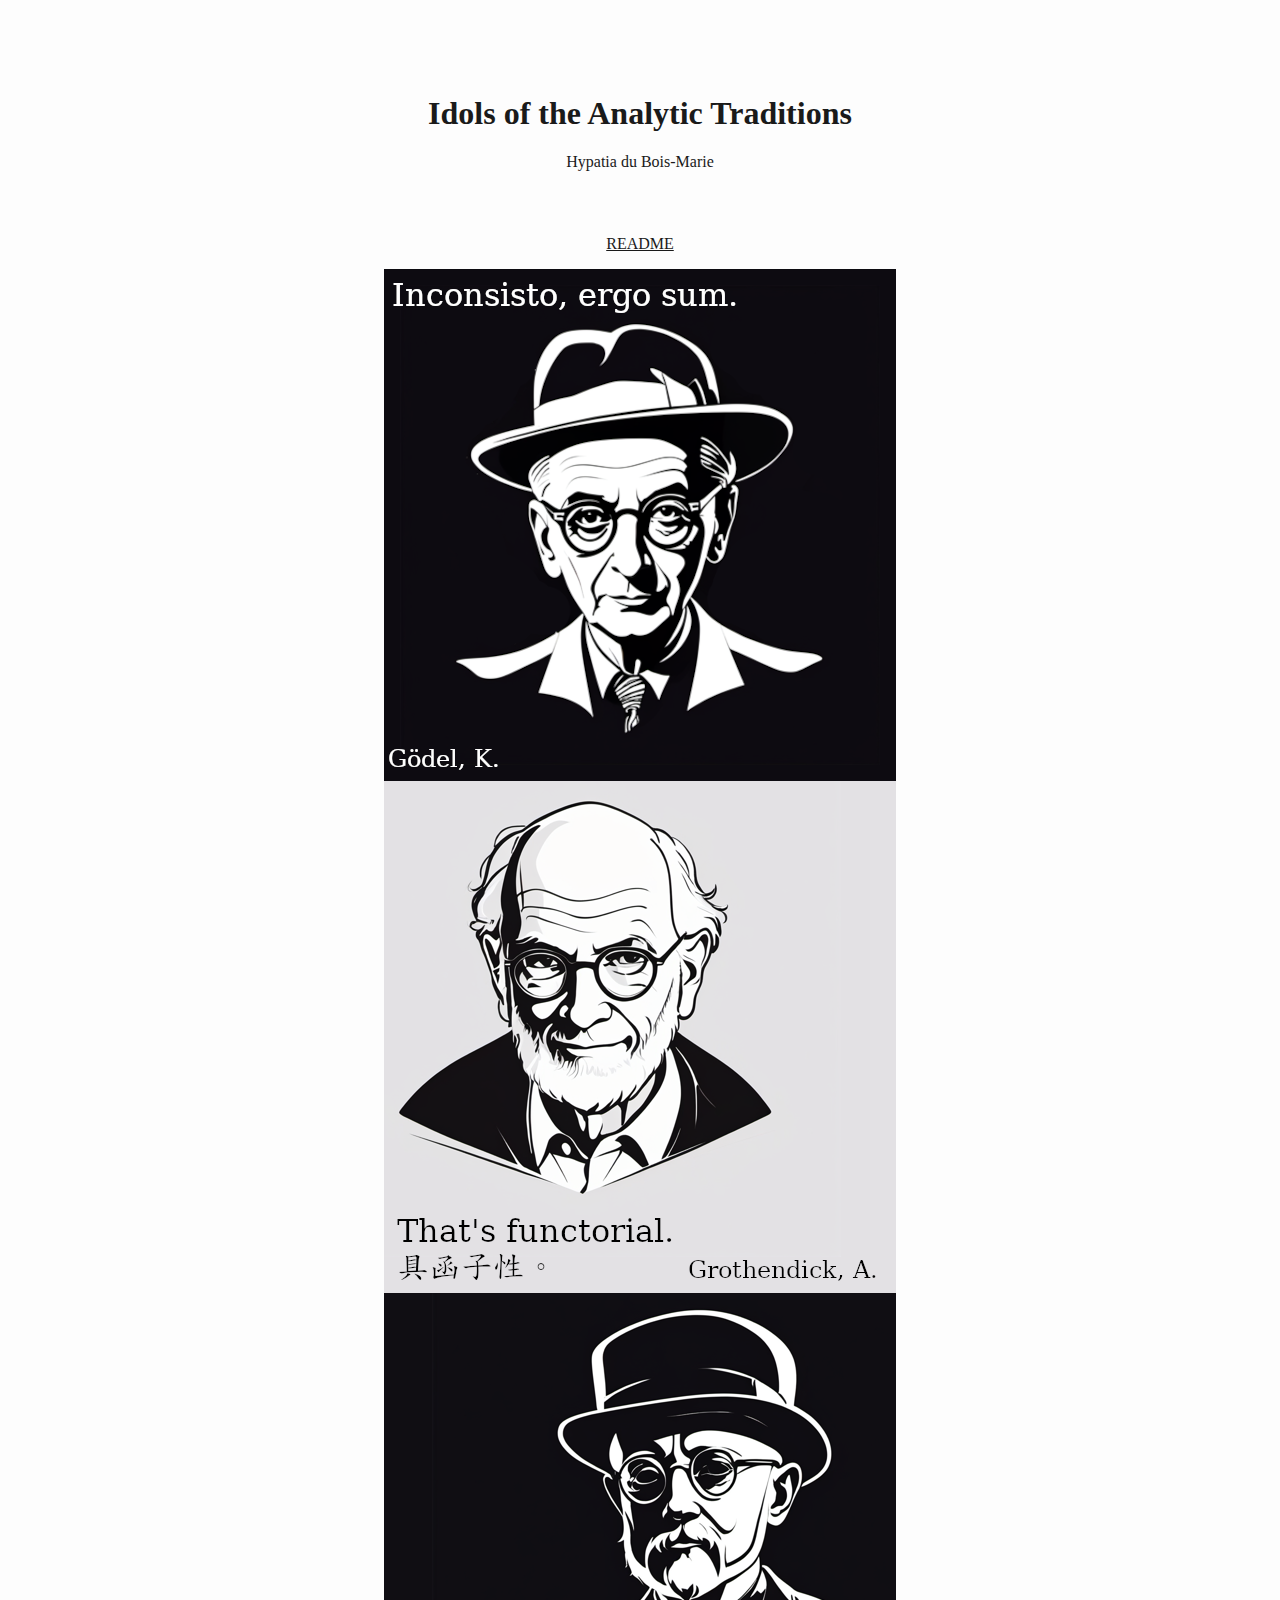
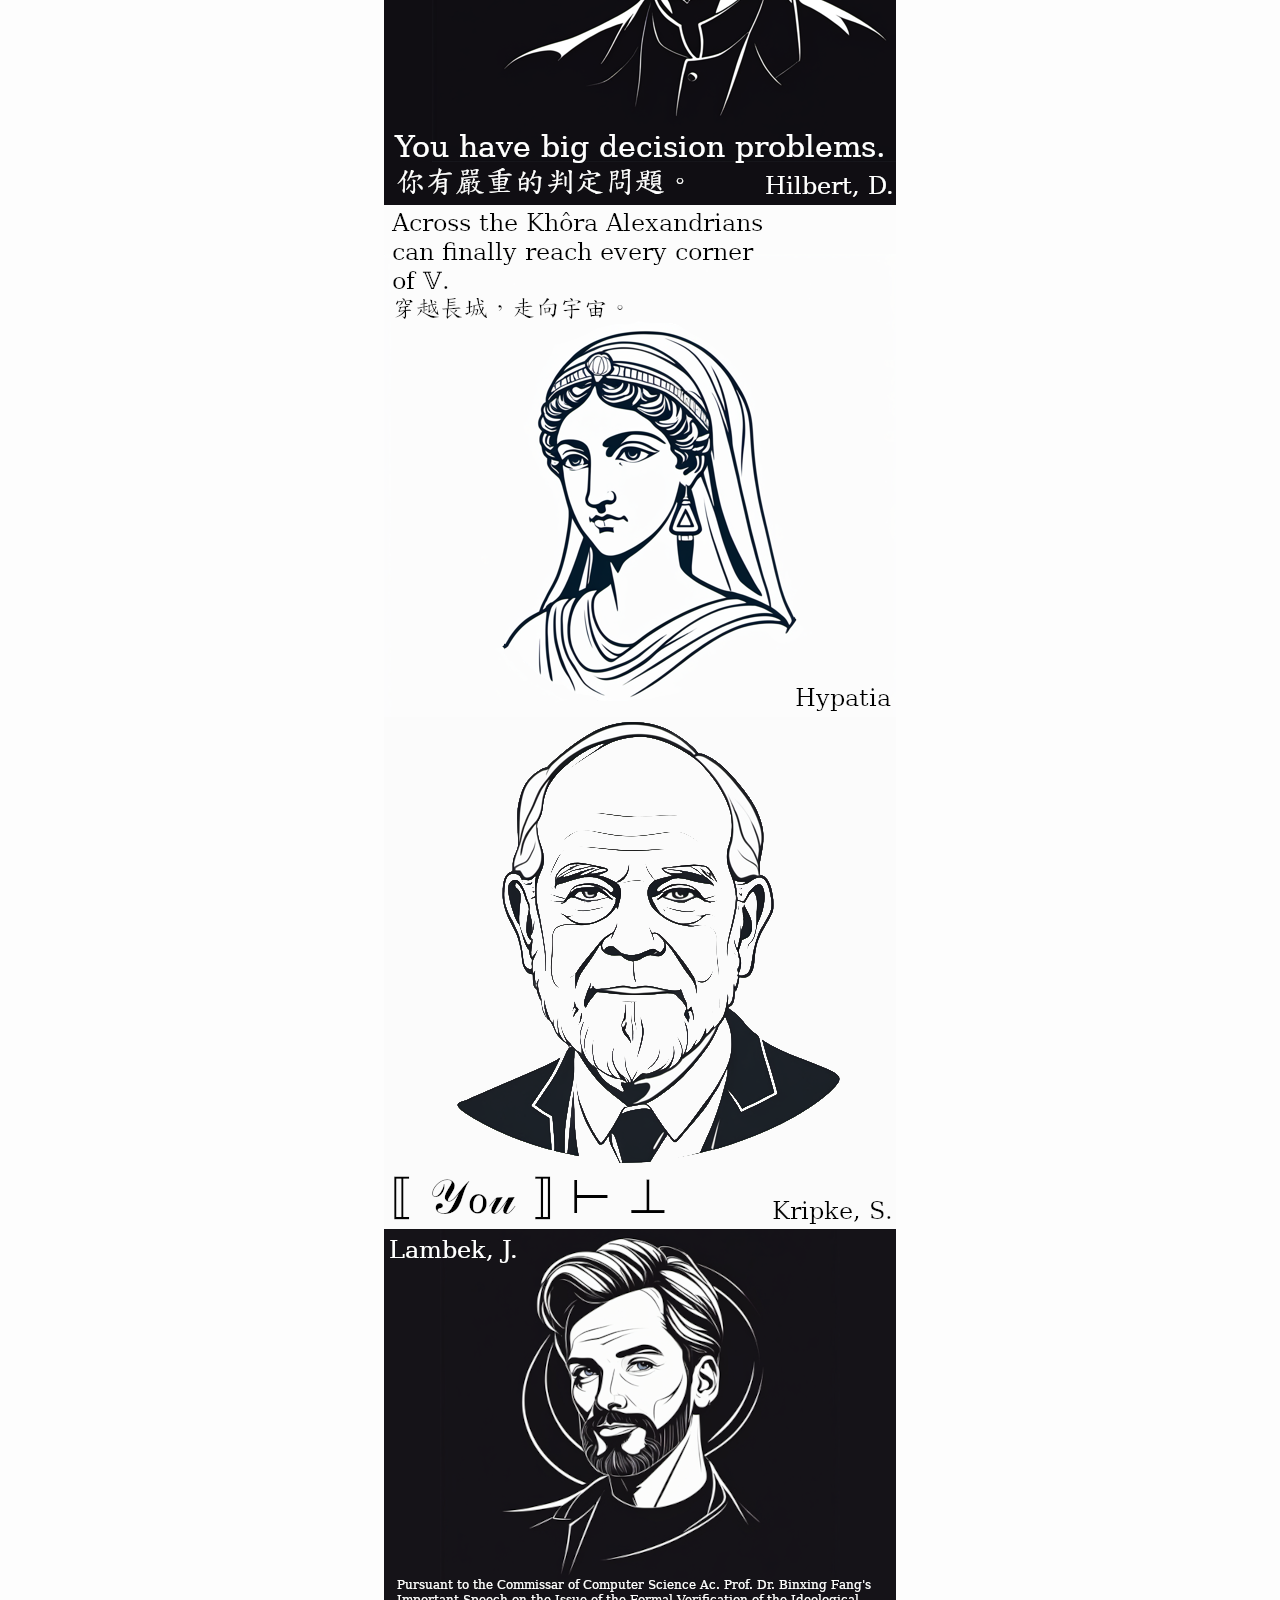
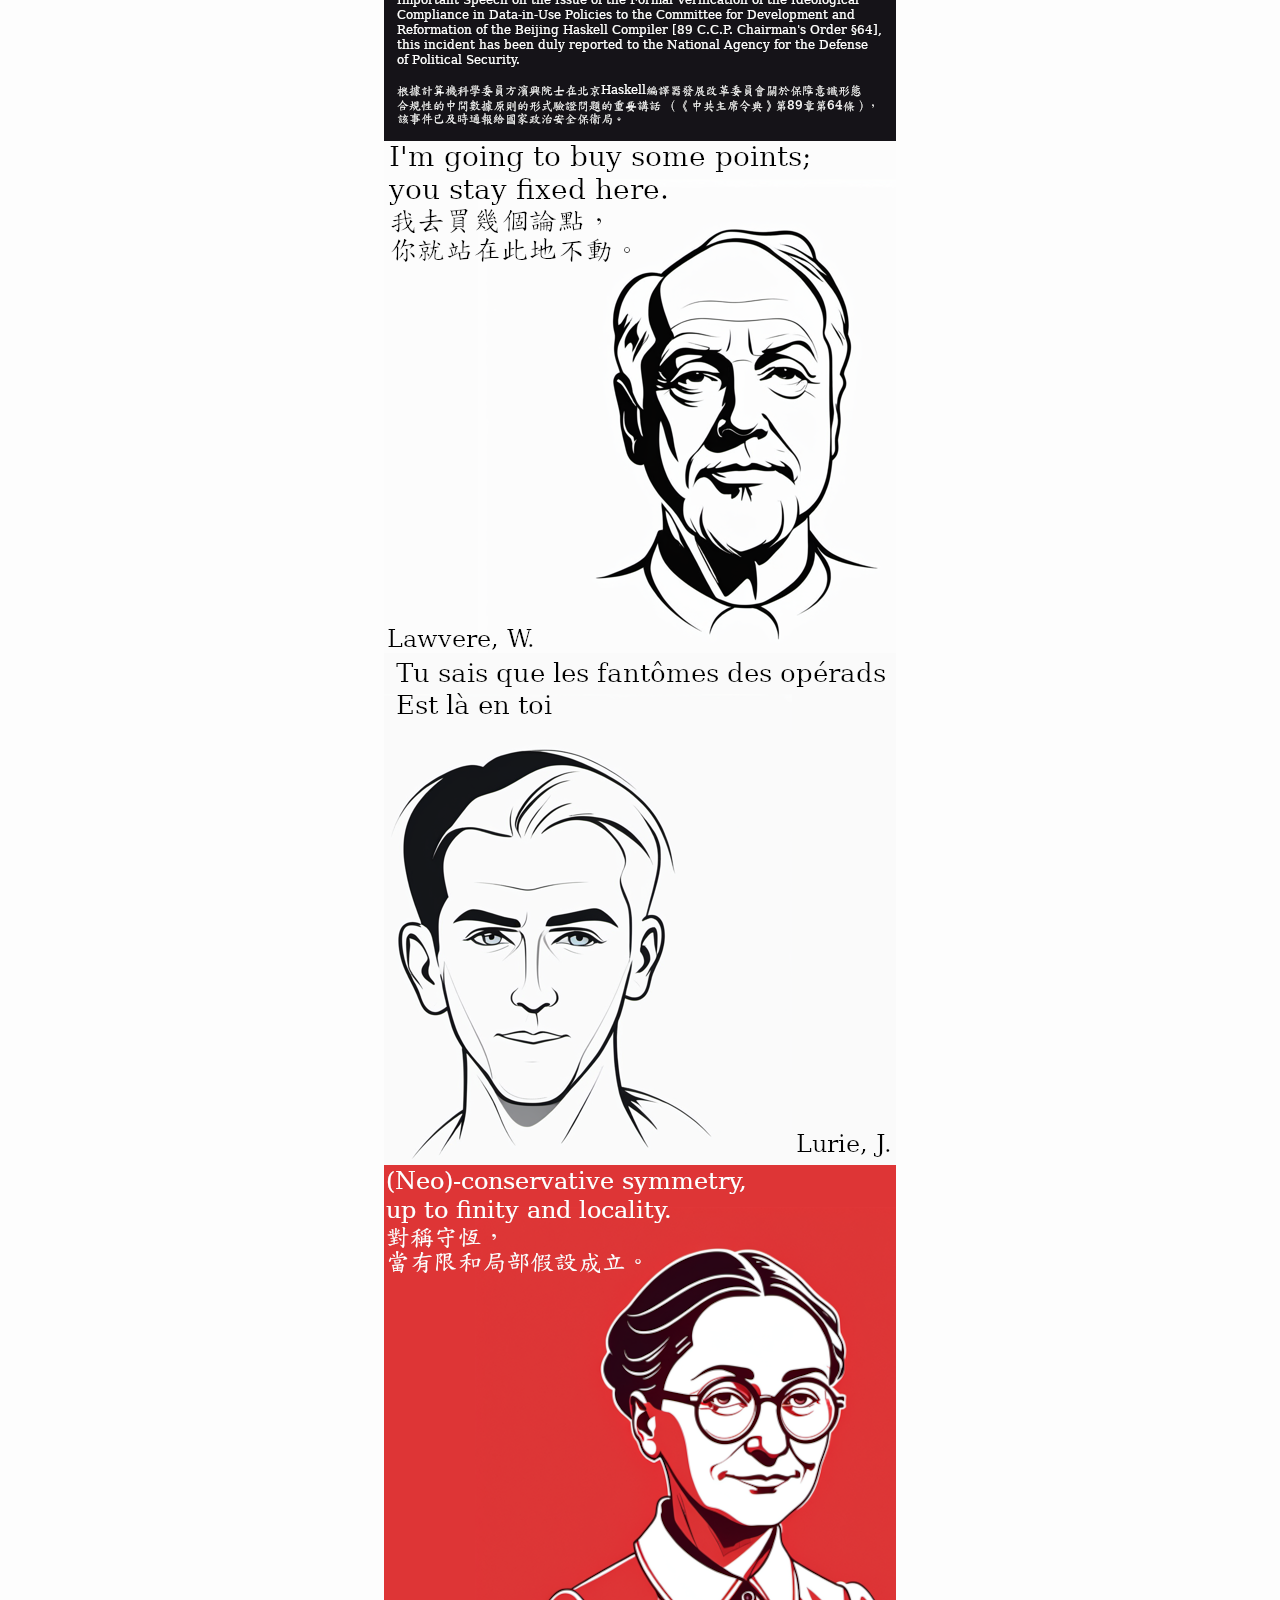
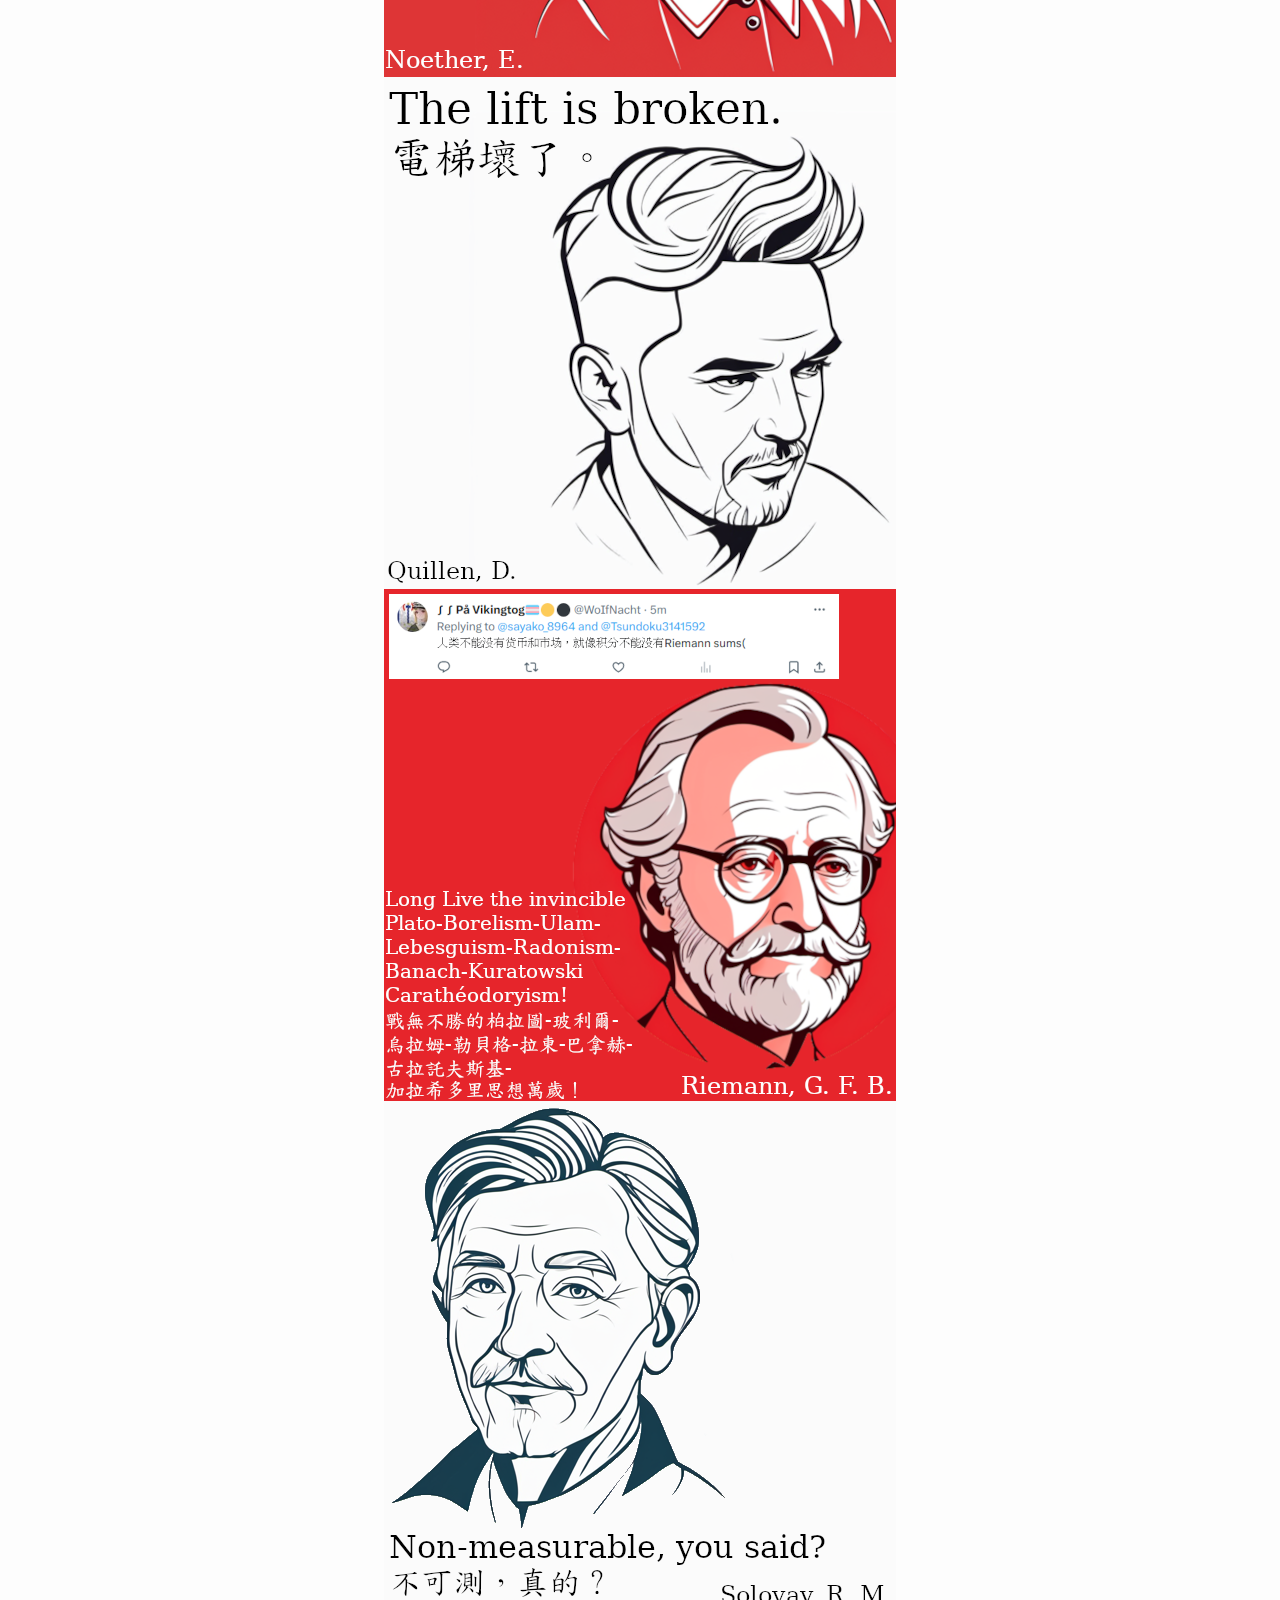
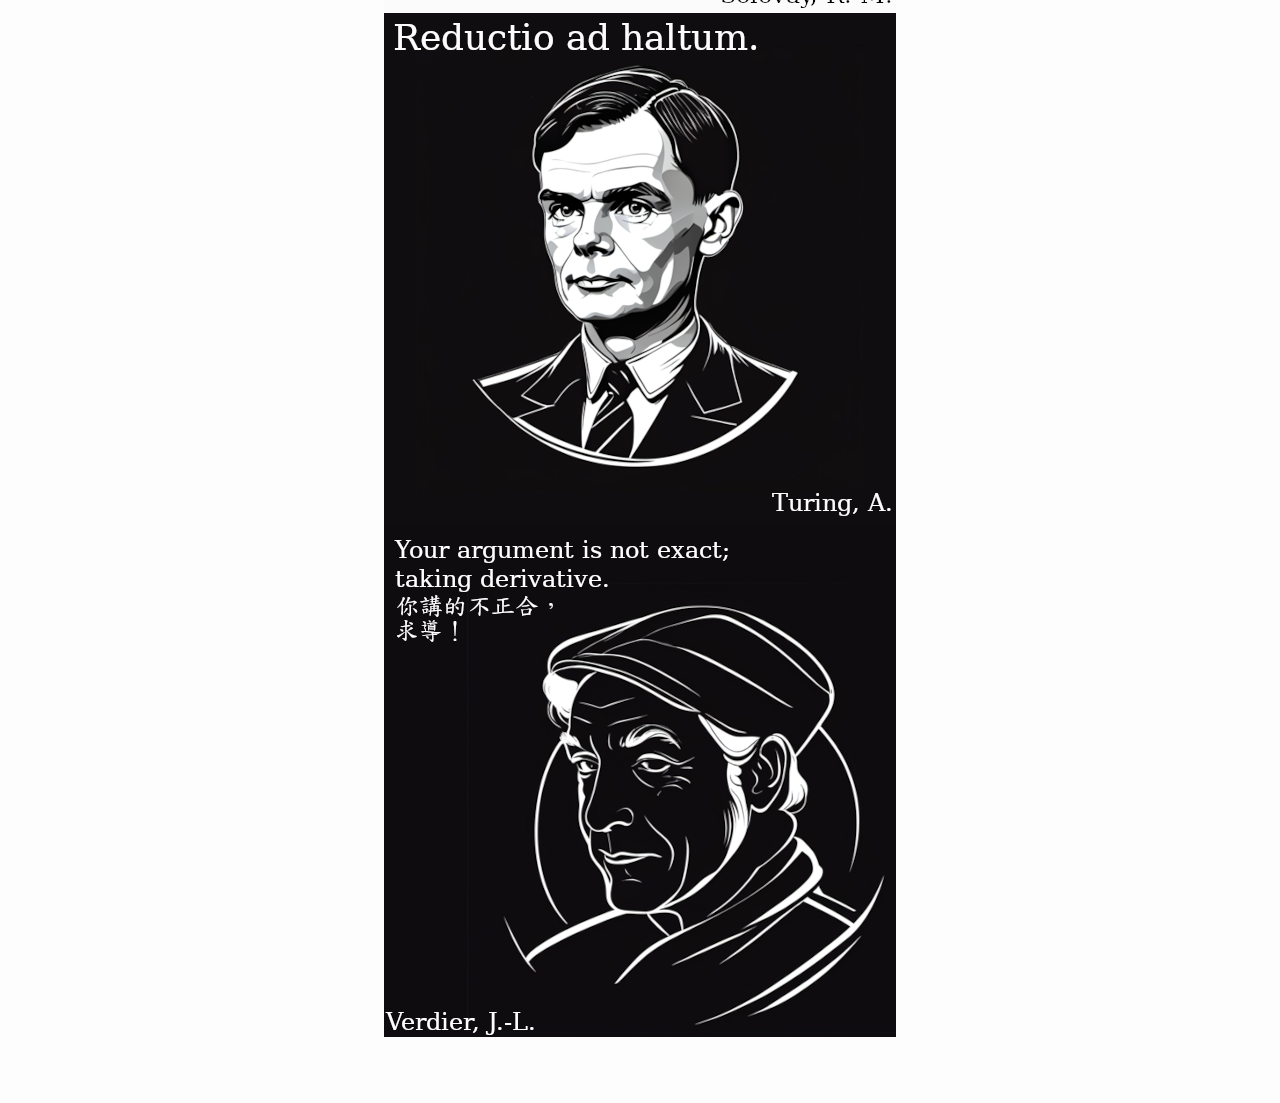
==== index.html @ 97645626 "a" ====
<!DOCTYPE html>
<html xmlns="http://www.w3.org/1999/xhtml" lang="" xml:lang="">
<head>
  <meta charset="utf-8" />
  <meta name="generator" content="pandoc" />
  <meta name="viewport" content="width=device-width, initial-scale=1.0, user-scalable=yes" />
  <meta name="author" content="Hypatia du Bois-Marie" />
  <meta name="keywords" content="joke, meme, humor, mathematics, logic, formal
methods, philosophy, linguistics" />
  <title>Idols of the Analytic Traditions</title>
  <style>
    code{white-space: pre-wrap;}
    span.smallcaps{font-variant: small-caps;}
    div.columns{display: flex; gap: min(4vw, 1.5em);}
    div.column{flex: auto; overflow-x: auto;}
    div.hanging-indent{margin-left: 1.5em; text-indent: -1.5em;}
    /* The extra [class] is a hack that increases specificity enough to
       override a similar rule in reveal.js */
    ul.task-list[class]{list-style: none;}
    ul.task-list li input[type="checkbox"] {
      font-size: inherit;
      width: 0.8em;
      margin: 0 0.8em 0.2em -1.6em;
      vertical-align: middle;
    }
  </style>
  <link rel="stylesheet" href="index.css" />
  <!--[if lt IE 9]>
    <script src="//cdnjs.cloudflare.com/ajax/libs/html5shiv/3.7.3/html5shiv-printshiv.min.js"></script>
  <![endif]-->
</head>
<body>
<header id="title-block-header">
<h1 class="title">Idols of the Analytic Traditions</h1>
<p class="author">Hypatia du Bois-Marie</p>
</header>
<!-- pandoc index.md -s --mathjax --highlight-style pygments --bibliography /home/hypatia/Workspace/Library/zotero.bib --citeproc -c index.css -o index.html -->
<center>
<a href="./README.html">README</a>
</center>
<p><img src="IdolsOfAnalyticTraditions/Gödel.png" /> <img
src="IdolsOfAnalyticTraditions/Grothendieck.png" /> <img
src="IdolsOfAnalyticTraditions/Hilbert.png" /> <img
src="IdolsOfAnalyticTraditions/Hypatia.png" /> <img
src="IdolsOfAnalyticTraditions/Kripke.png" /> <img
src="IdolsOfAnalyticTraditions/Lambek.png" /> <img
src="IdolsOfAnalyticTraditions/Lawvere.png" /> <img
src="IdolsOfAnalyticTraditions/Lurie.png" /> <img
src="IdolsOfAnalyticTraditions/Noether.png" /> <img
src="IdolsOfAnalyticTraditions/Quillen.png" /> <img
src="IdolsOfAnalyticTraditions/Riemann.png" /> <img
src="IdolsOfAnalyticTraditions/Solovay.png" /> <img
src="IdolsOfAnalyticTraditions/Turing.png" /> <img
src="IdolsOfAnalyticTraditions/Verdier.png" /></p>
</body>
</html>
---- index.css ----
html {
    color: #1a1a1a;
    background-color: #fdfdfd;
  }
  body {
    margin: 0 auto;
    max-width: 36em;
    padding-left: 50px;
    padding-right: 50px;
    padding-top: 50px;
    padding-bottom: 50px;
    hyphens: auto;
    overflow-wrap: break-word;
    text-rendering: optimizeLegibility;
    font-kerning: normal;
  }
  @media (max-width: 600px) {
    body {
      font-size: 0.9em;
      padding: 12px;
    }
    h1 {
      font-size: 1.8em;
    }
  }
  @media print {
    html {
      background-color: white;
    }
    body {
      background-color: transparent;
      color: black;
      font-size: 12pt;
    }
    p, h2, h3 {
      orphans: 3;
      widows: 3;
    }
    h2, h3, h4 {
      page-break-after: avoid;
    }
  }
  p {
    margin: 1em 0;
  }
  a {
    color: #1a1a1a;
  }
  a:visited {
    color: #1a1a1a;
  }
  img {
    max-width: 100%;
  }
  h1, h2, h3, h4, h5, h6 {
    margin-top: 1.4em;
  }
  h5, h6 {
    font-size: 1em;
    font-style: italic;
  }
  h6 {
    font-weight: normal;
  }
  ol, ul {
    padding-left: 1.7em;
    margin-top: 1em;
  }
  li > ol, li > ul {
    margin-top: 0;
  }
  blockquote {
    margin: 1em 0 1em 1.7em;
    padding-left: 1em;
    border-left: 2px solid #e6e6e6;
    color: #606060;
  }
  div.abstract {
    margin: 2em 2em 2em 2em;
    font-size: 85%;
  }
  div.abstract-title {
    font-weight: bold;
    text-align: center;
    padding: 0;
    margin-bottom: 0.5em;
  }
  code {
    font-family: Menlo, Monaco, Consolas, 'Lucida Console', monospace;
    font-size: 85%;
    margin: 0;
    hyphens: manual;
  }
  pre {
    margin: 1em 0;
    overflow: auto;
  }
  pre code {
    padding: 0;
    overflow: visible;
    overflow-wrap: normal;
  }
  .sourceCode {
   background-color: transparent;
   overflow: visible;
  }
  hr {
    background-color: #1a1a1a;
    border: none;
    height: 1px;
    margin: 1em 0;
  }
  table {
    margin: 1em 0;
    border-collapse: collapse;
    width: 100%;
    overflow-x: auto;
    display: block;
    font-variant-numeric: lining-nums tabular-nums;
  }
  table caption {
    margin-bottom: 0.75em;
  }
  tbody {
    margin-top: 0.5em;
    border-top: 1px solid #1a1a1a;
    border-bottom: 1px solid #1a1a1a;
  }
  th {
    border-top: 1px solid #1a1a1a;
    padding: 0.25em 0.5em 0.25em 0.5em;
  }
  td {
    padding: 0.125em 0.5em 0.25em 0.5em;
  }
  header {
    margin-bottom: 4em;
    text-align: center;
  }
  #TOC li {
    list-style: none;
  }
  #TOC ul {
    padding-left: 1.3em;
  }
  #TOC > ul {
    padding-left: 0;
  }
  #TOC a:not(:hover) {
    text-decoration: none;
  }
  
  body {
    text-align: justify;
  }
  .abstract {
    text-align: justify;
  }
  img {
    display: block;
    margin-left: auto;
    margin-right: auto;
  }
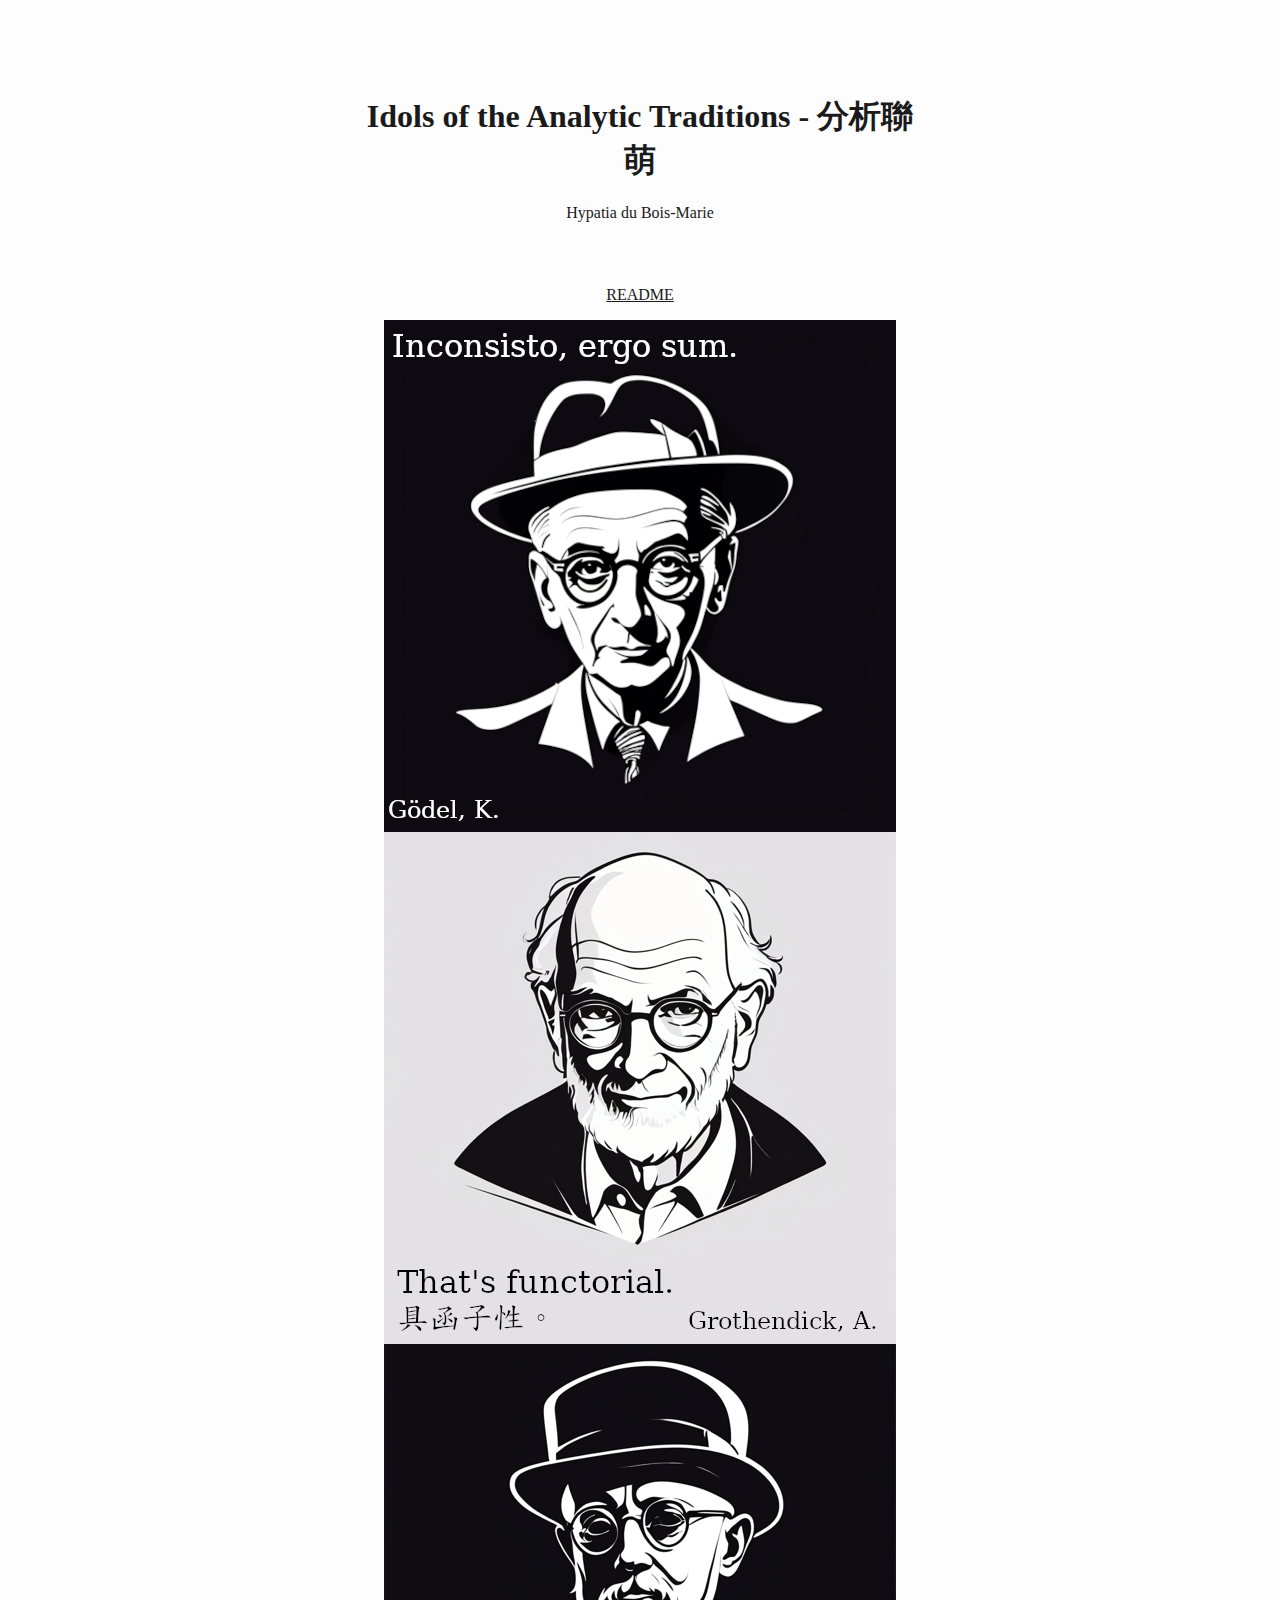
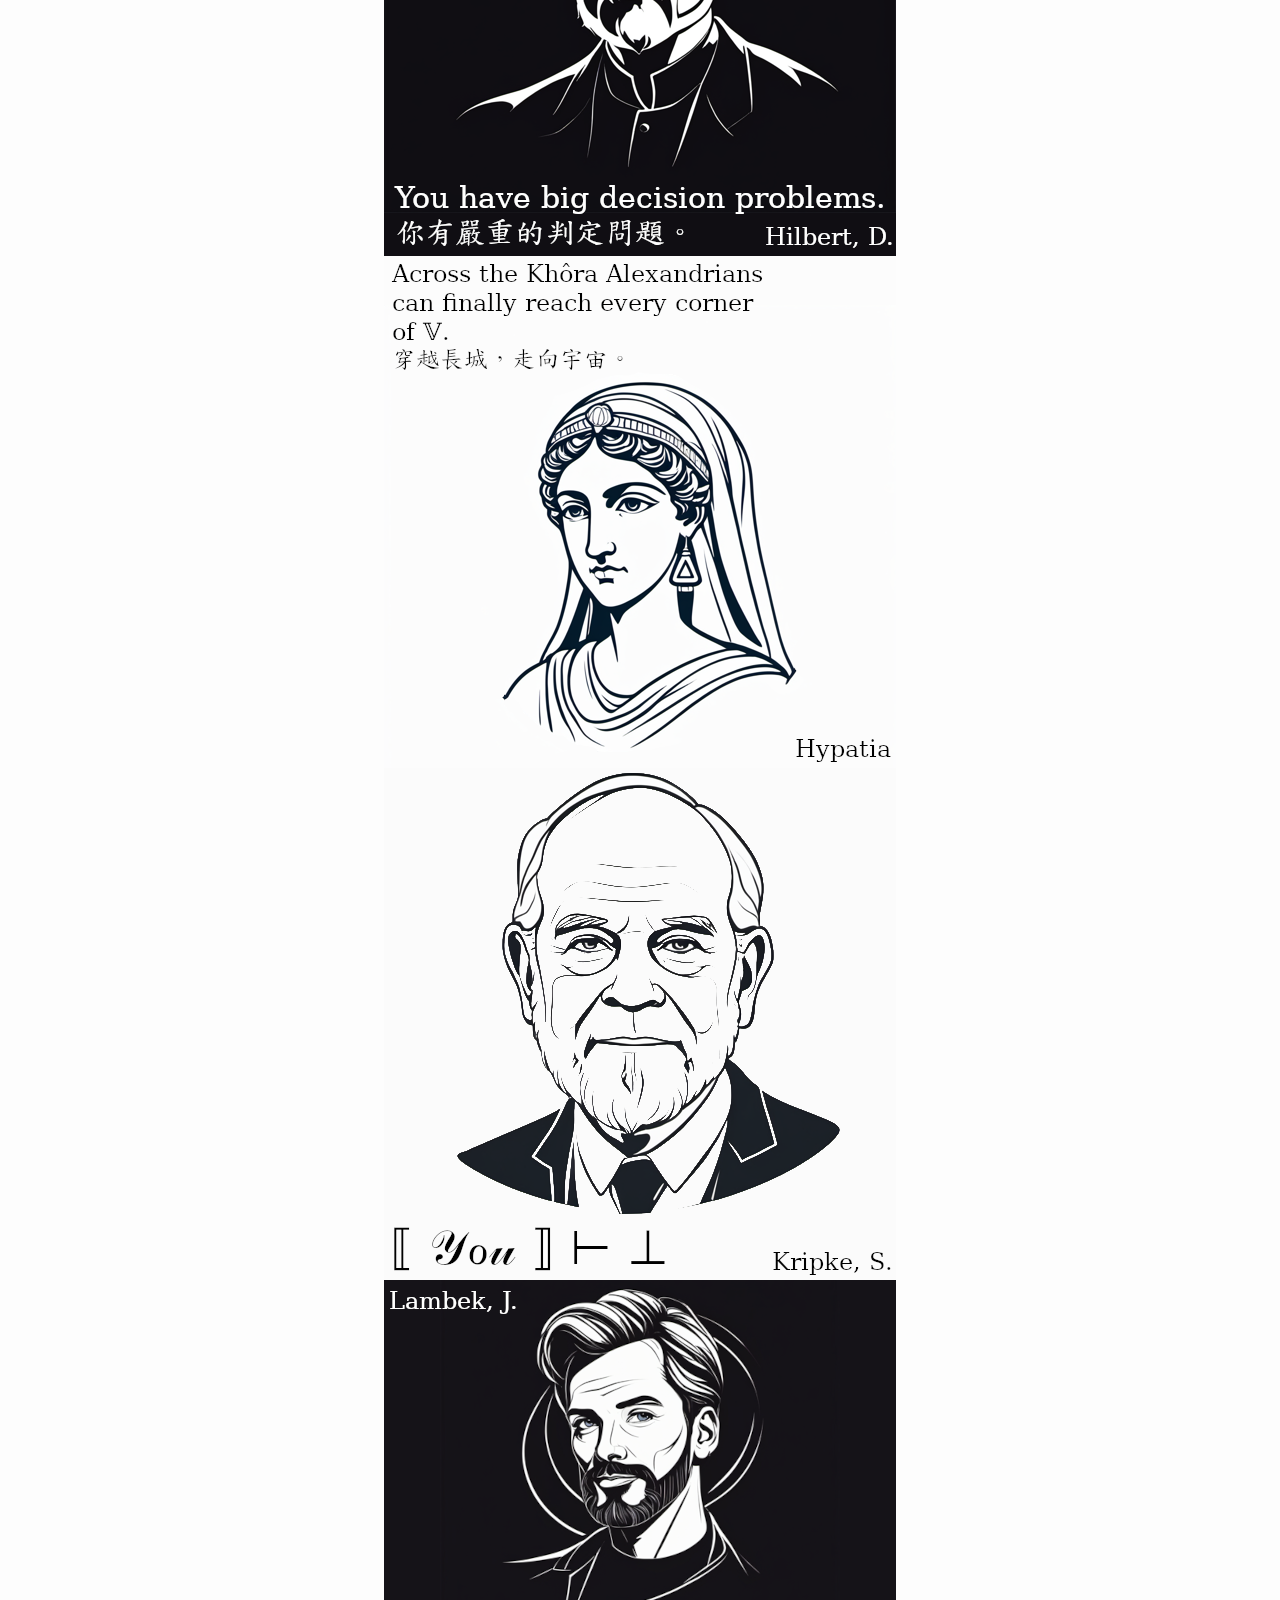
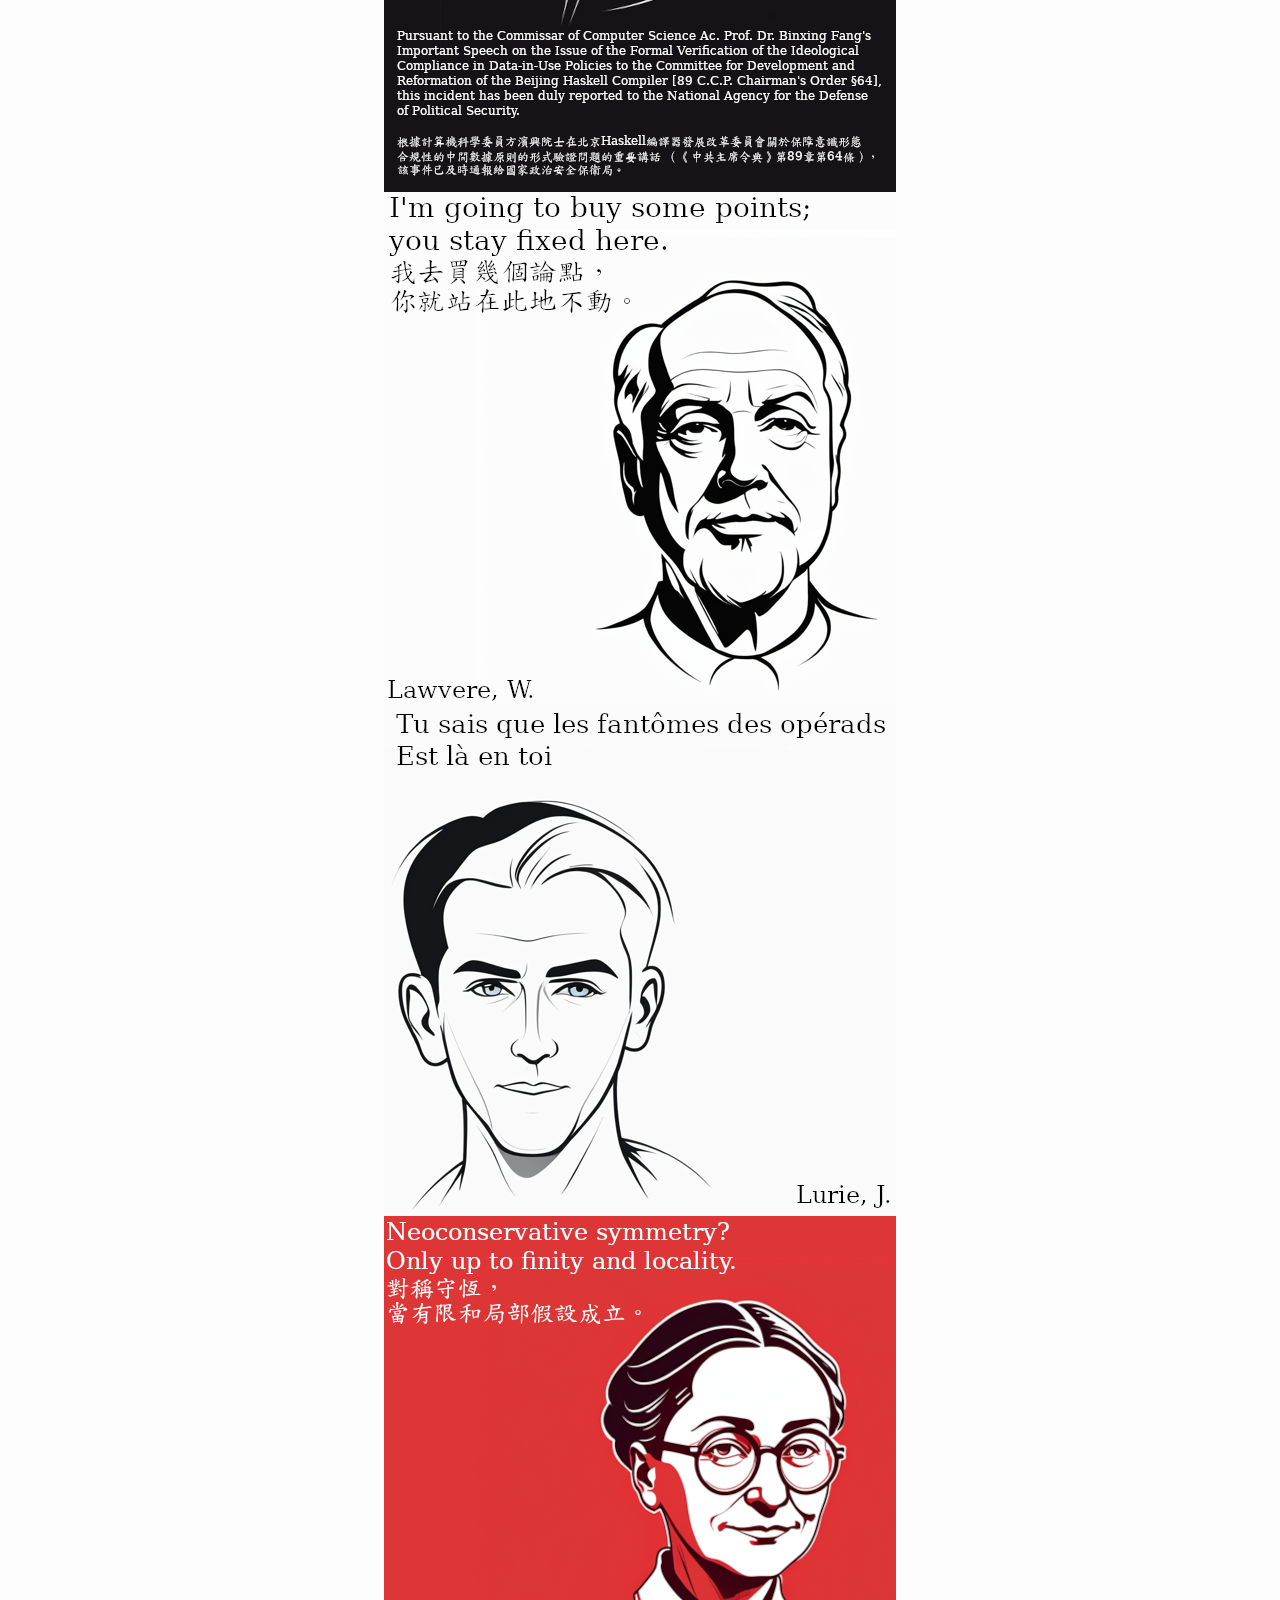
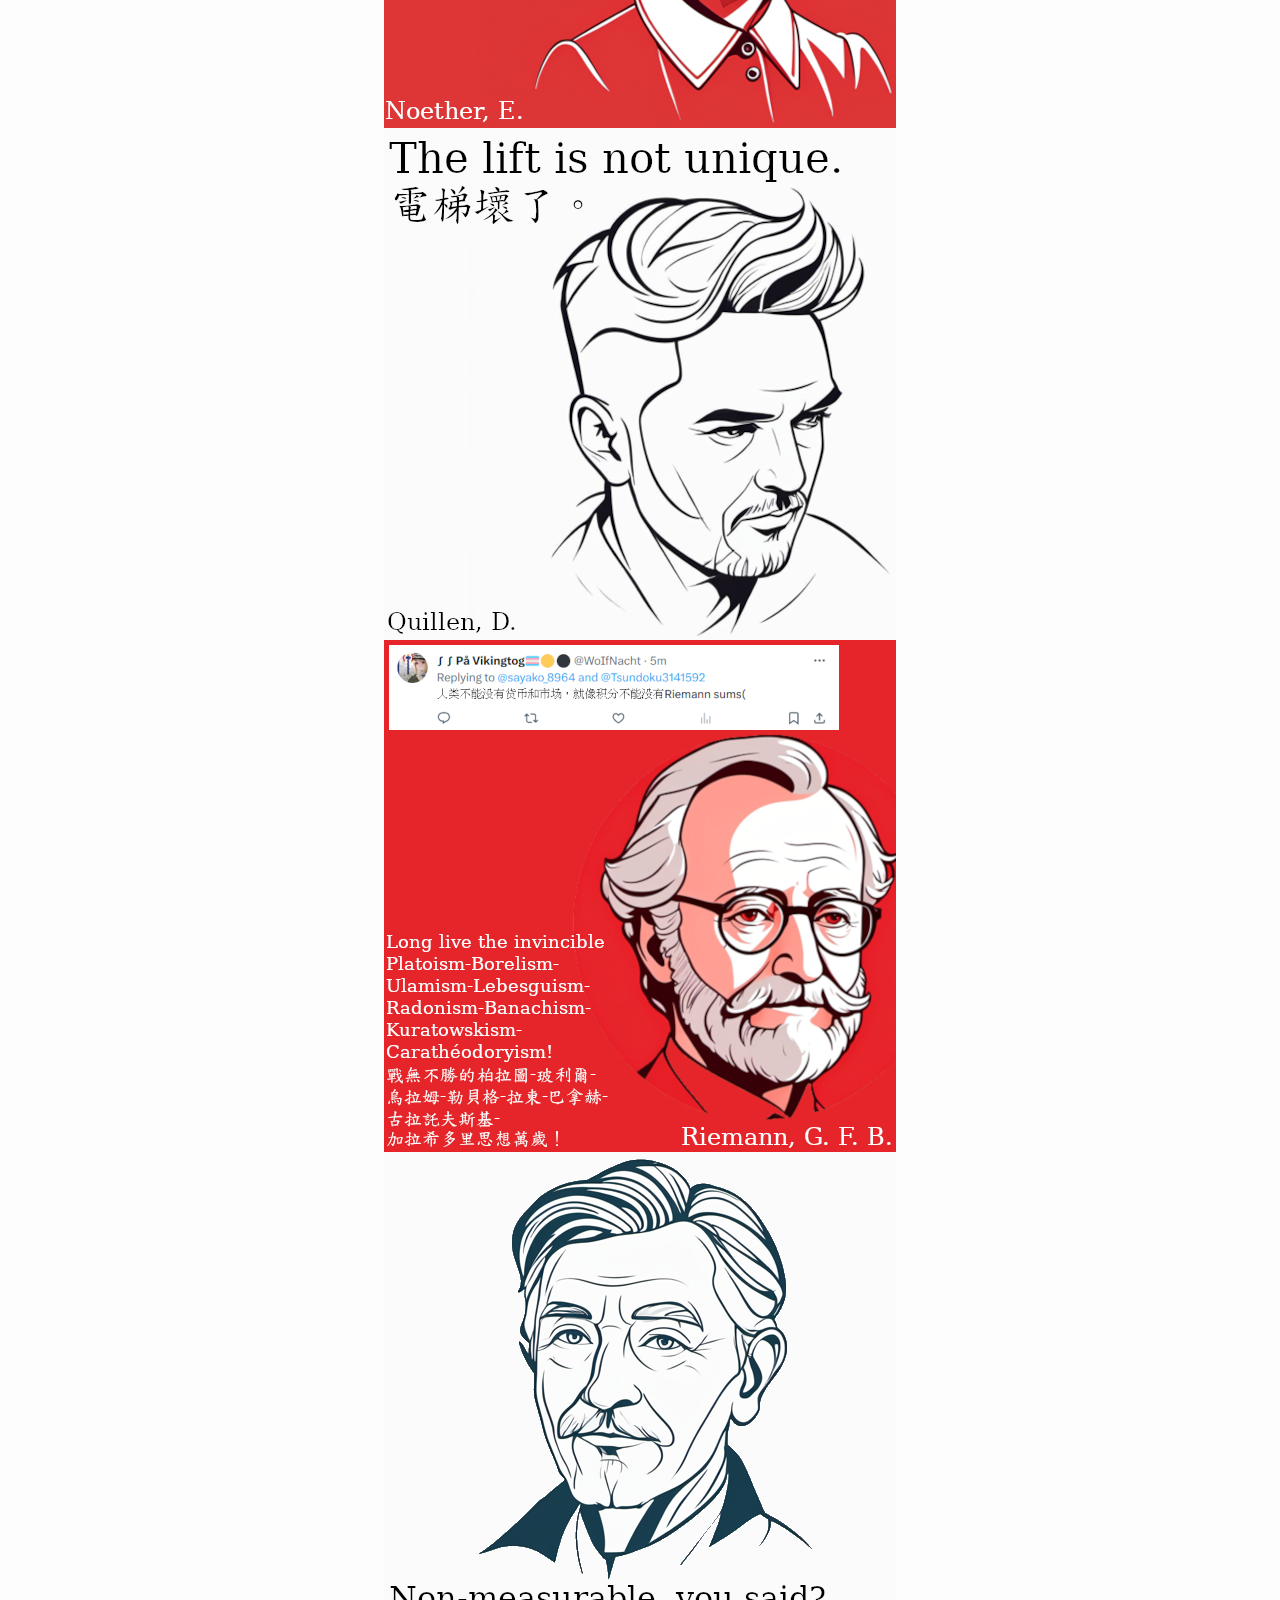
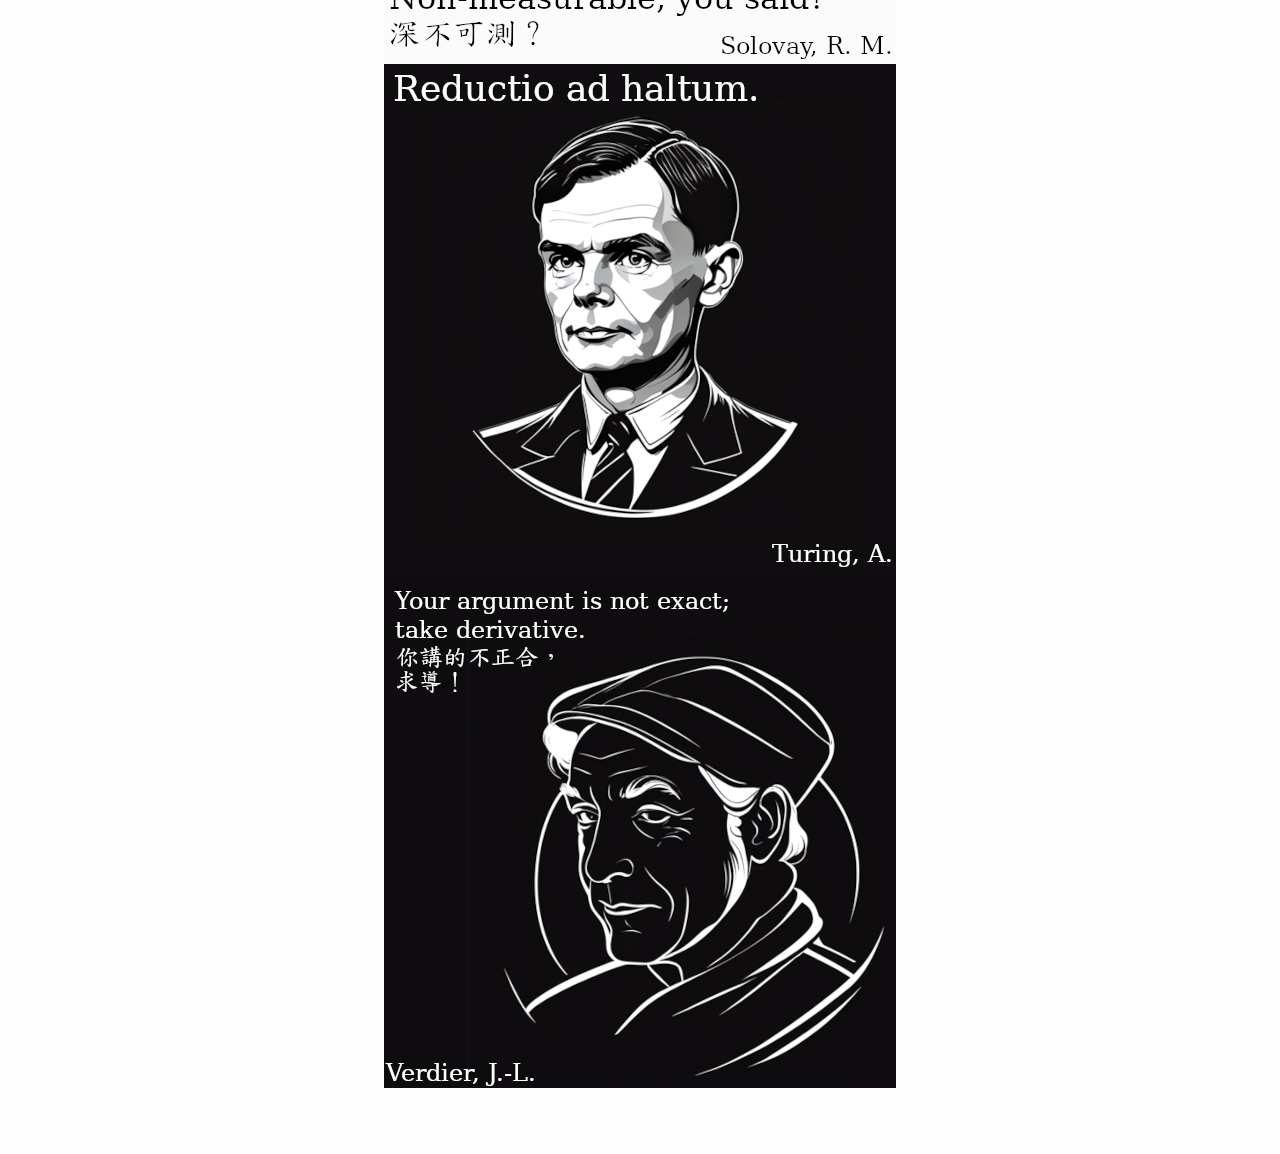
==== commit 751ff9fb: "a" ====
--- a/index.html
+++ b/index.html
@@ -7,7 +7,7 @@
   <meta name="author" content="Hypatia du Bois-Marie" />
   <meta name="keywords" content="joke, meme, humor, mathematics, logic, formal
 methods, philosophy, linguistics" />
-  <title>Idols of the Analytic Traditions</title>
+  <title>Idols of the Analytic Traditions - 分析聯萌</title>
   <style>
     code{white-space: pre-wrap;}
     span.smallcaps{font-variant: small-caps;}
@@ -31,7 +31,7 @@
 </head>
 <body>
 <header id="title-block-header">
-<h1 class="title">Idols of the Analytic Traditions</h1>
+<h1 class="title">Idols of the Analytic Traditions - 分析聯萌</h1>
 <p class="author">Hypatia du Bois-Marie</p>
 </header>
 <!-- pandoc index.md -s --mathjax --highlight-style pygments --bibliography /home/hypatia/Workspace/Library/zotero.bib --citeproc -c index.css -o index.html -->
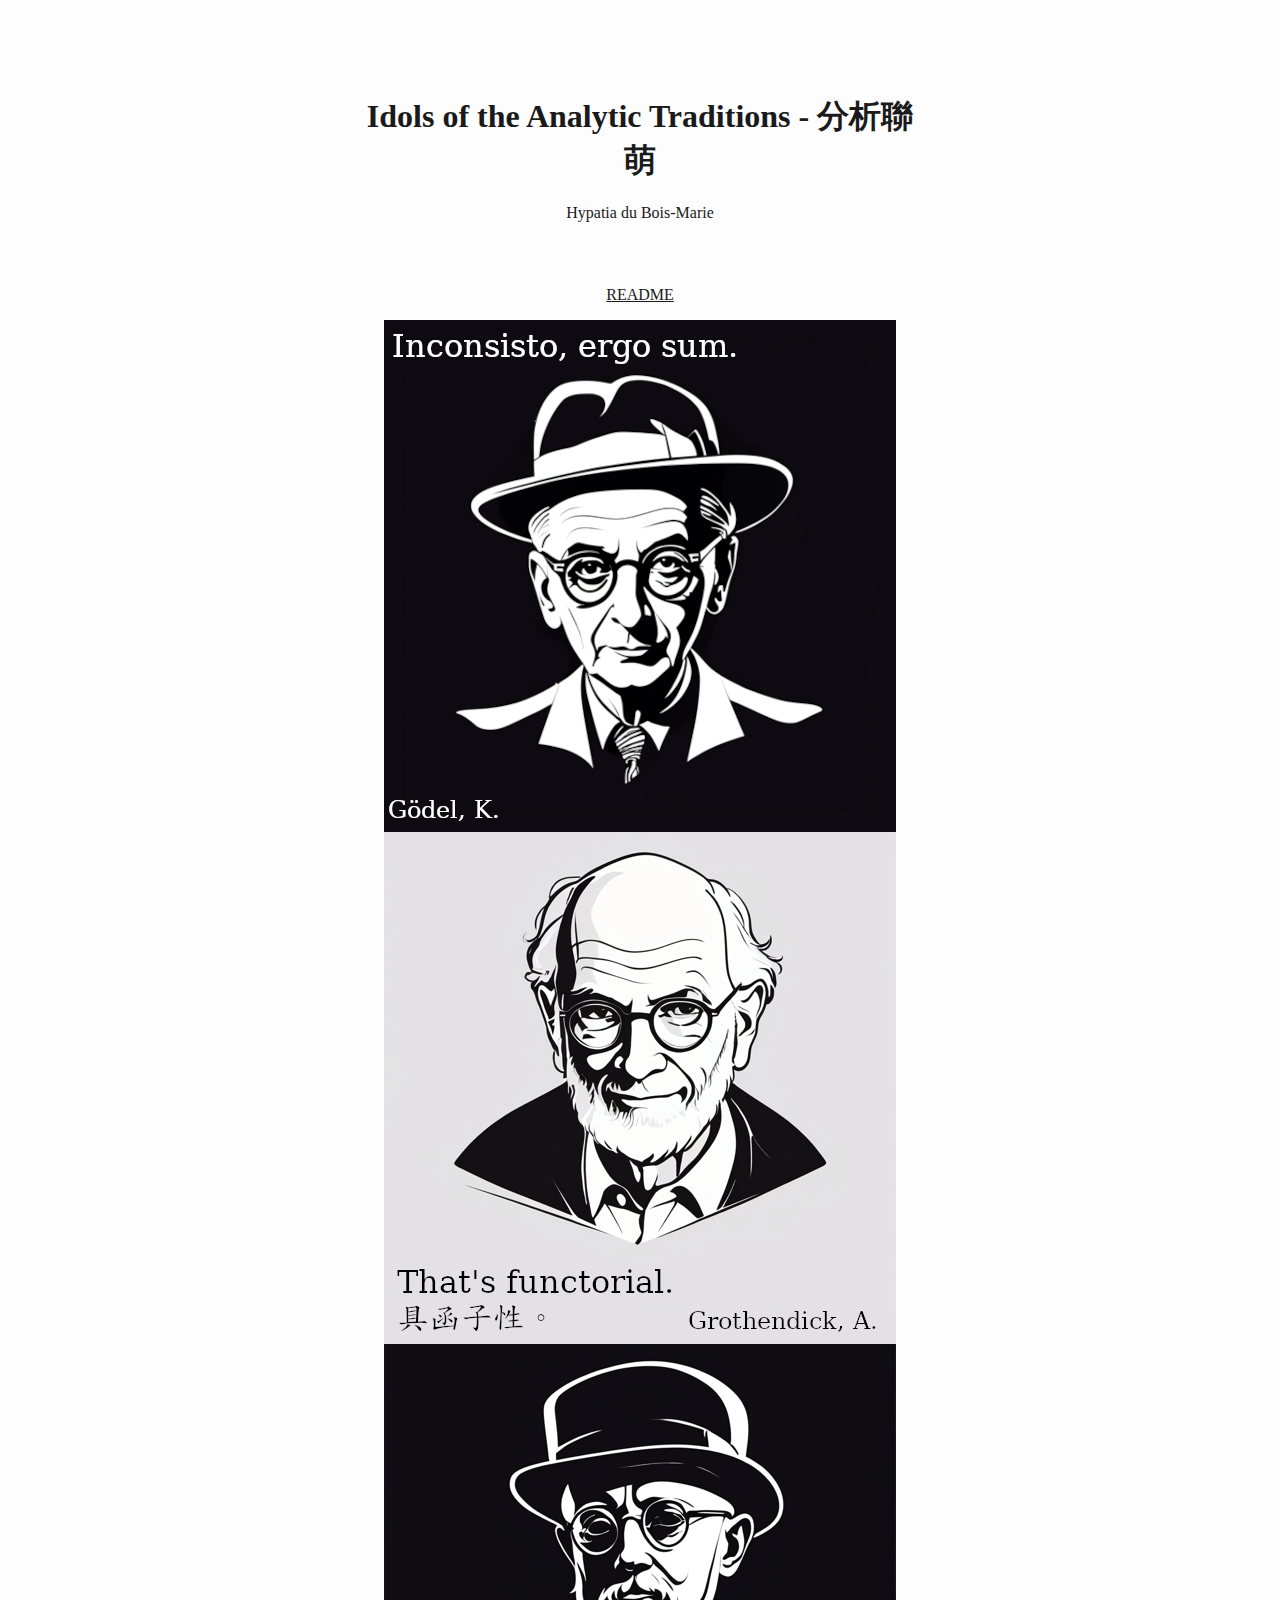
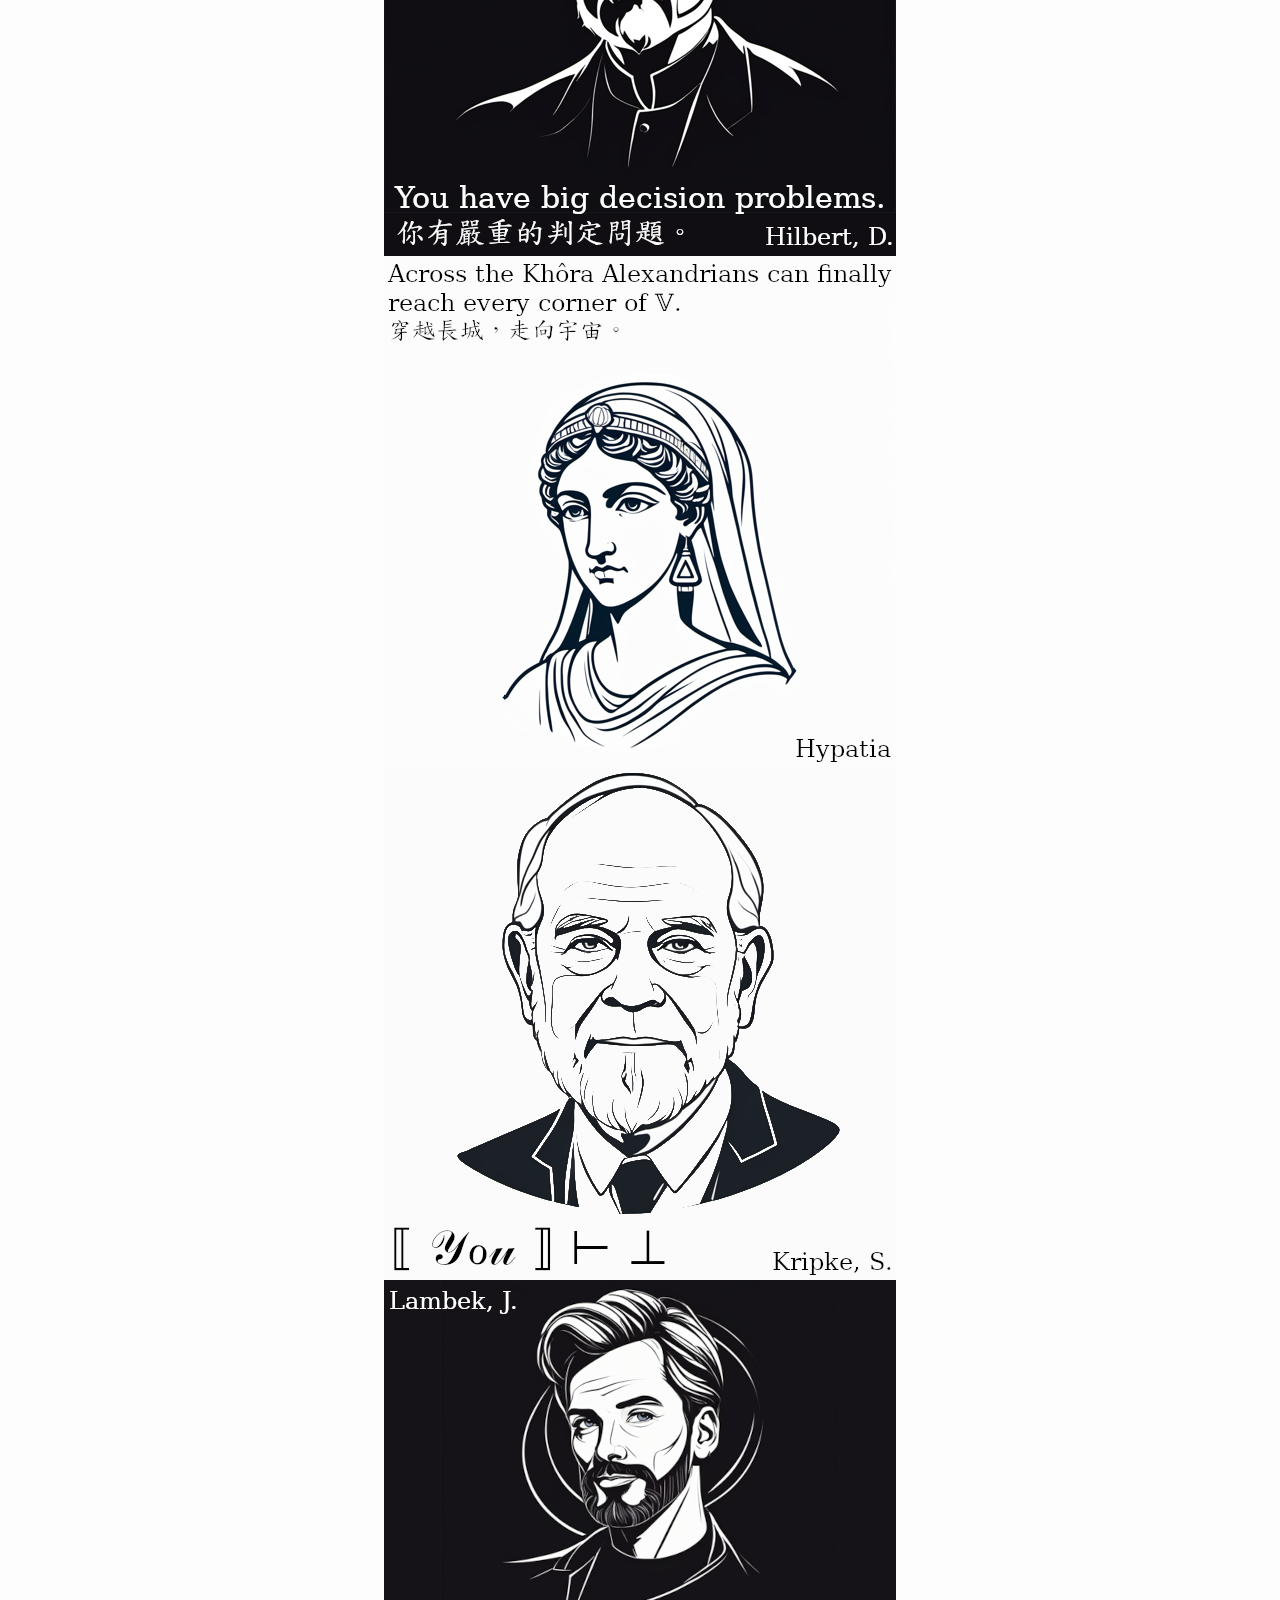
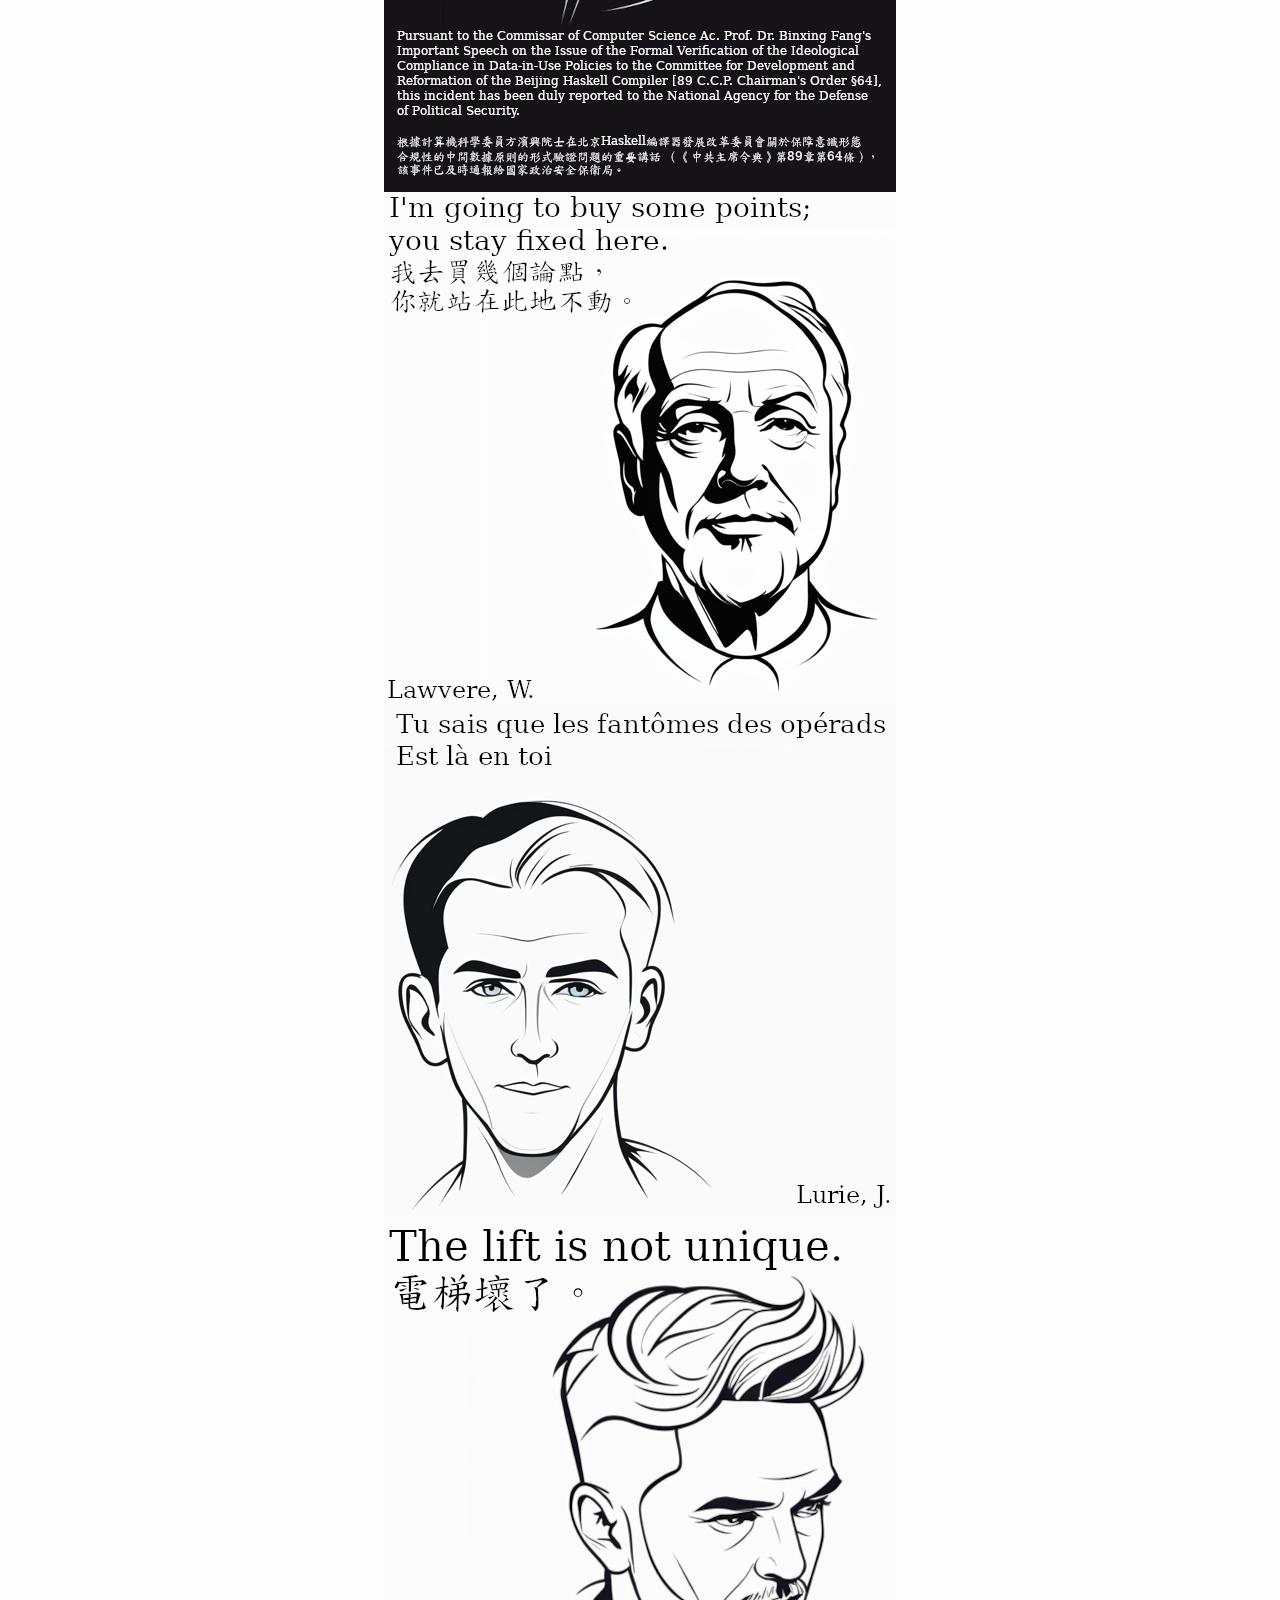
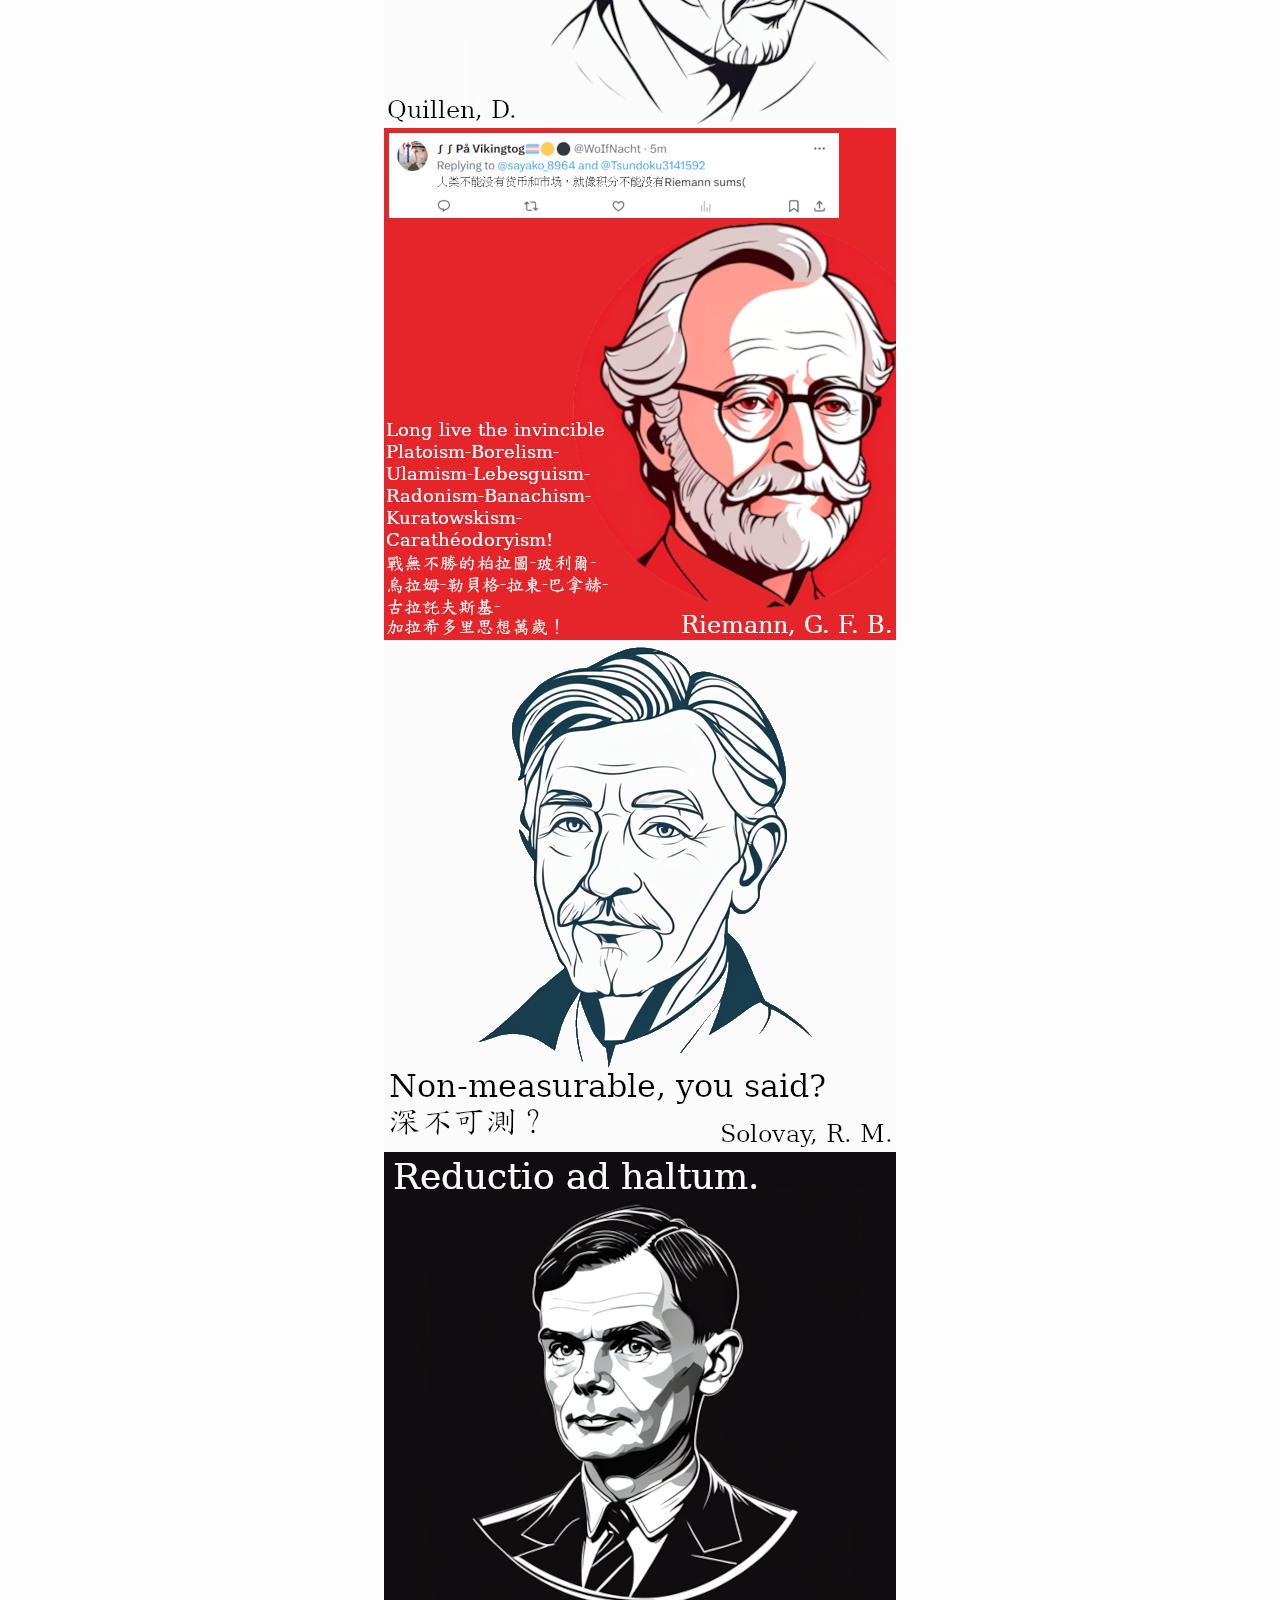
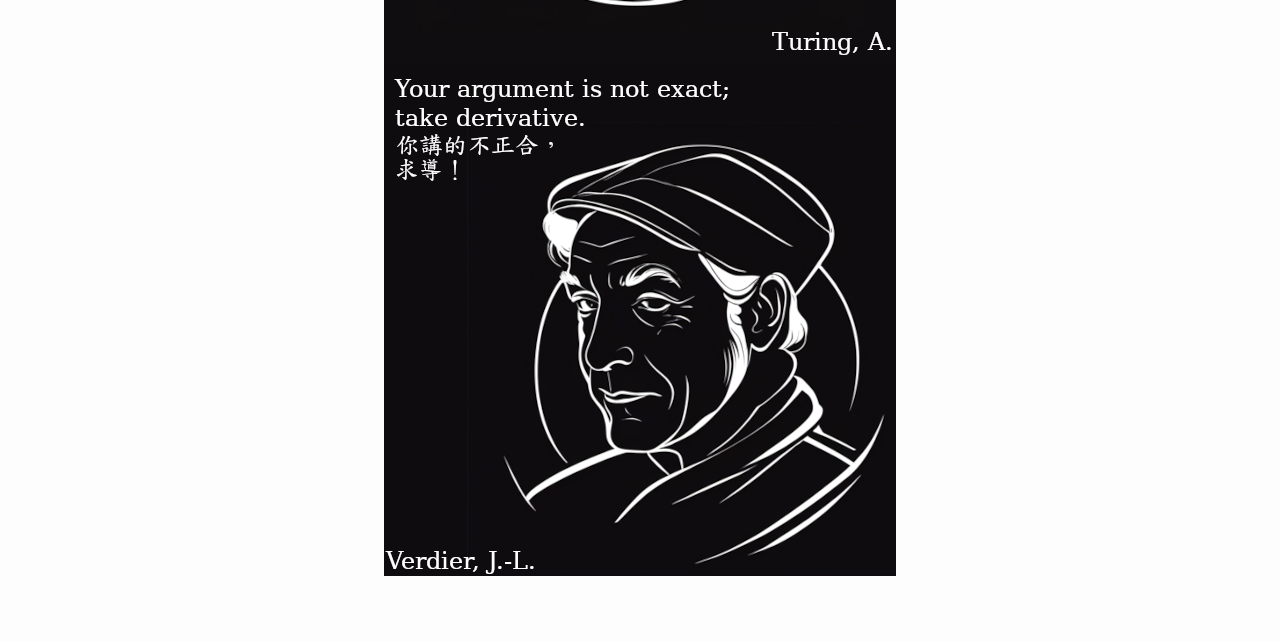
==== commit 288c8ae9: "Update index.html" ====
--- a/index.html
+++ b/index.html
@@ -45,8 +45,12 @@
 src="IdolsOfAnalyticTraditions/Kripke.png" /> <img
 src="IdolsOfAnalyticTraditions/Lambek.png" /> <img
 src="IdolsOfAnalyticTraditions/Lawvere.png" /> <img
-src="IdolsOfAnalyticTraditions/Lurie.png" /> <img
-src="IdolsOfAnalyticTraditions/Noether.png" /> <img
+src="IdolsOfAnalyticTraditions/Lurie.png" /> 
+
+<!--   <img
+src="IdolsOfAnalyticTraditions/Noether.png" /> -->
+  
+  <img
 src="IdolsOfAnalyticTraditions/Quillen.png" /> <img
 src="IdolsOfAnalyticTraditions/Riemann.png" /> <img
 src="IdolsOfAnalyticTraditions/Solovay.png" /> <img
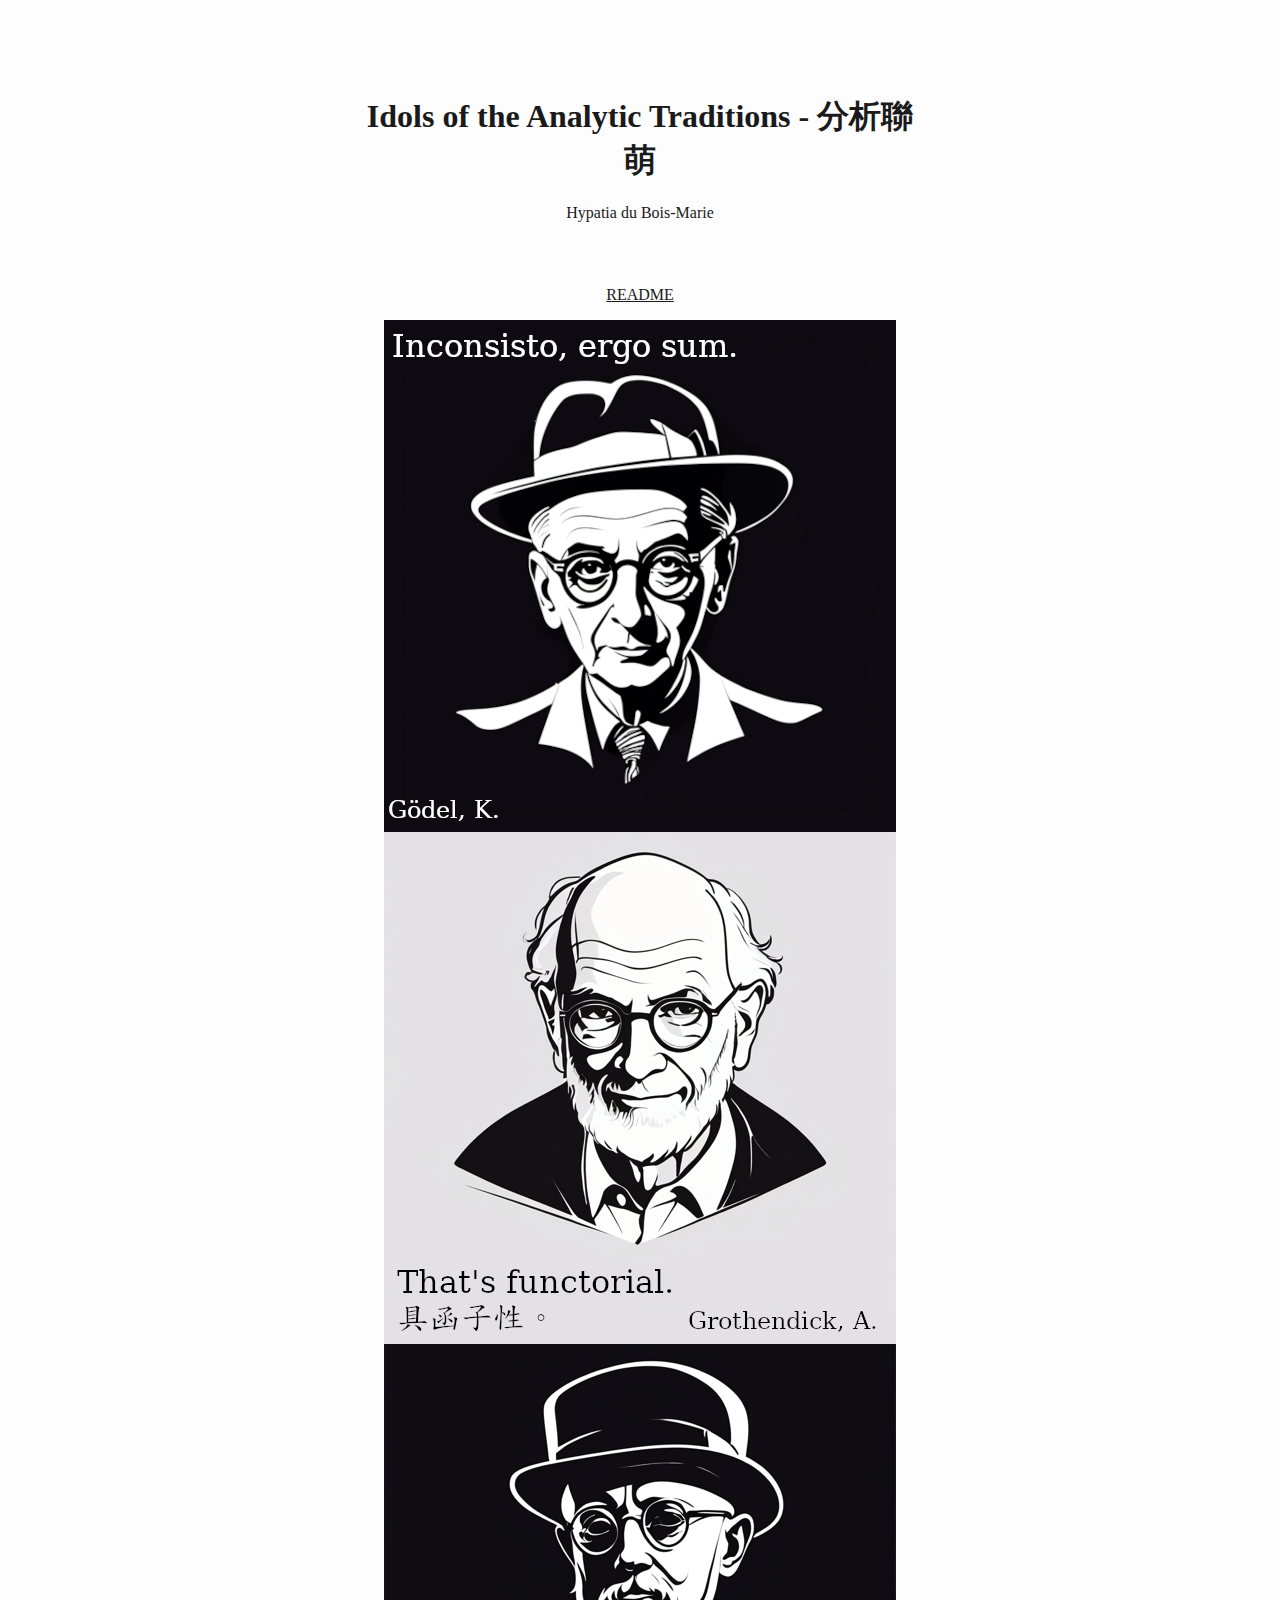
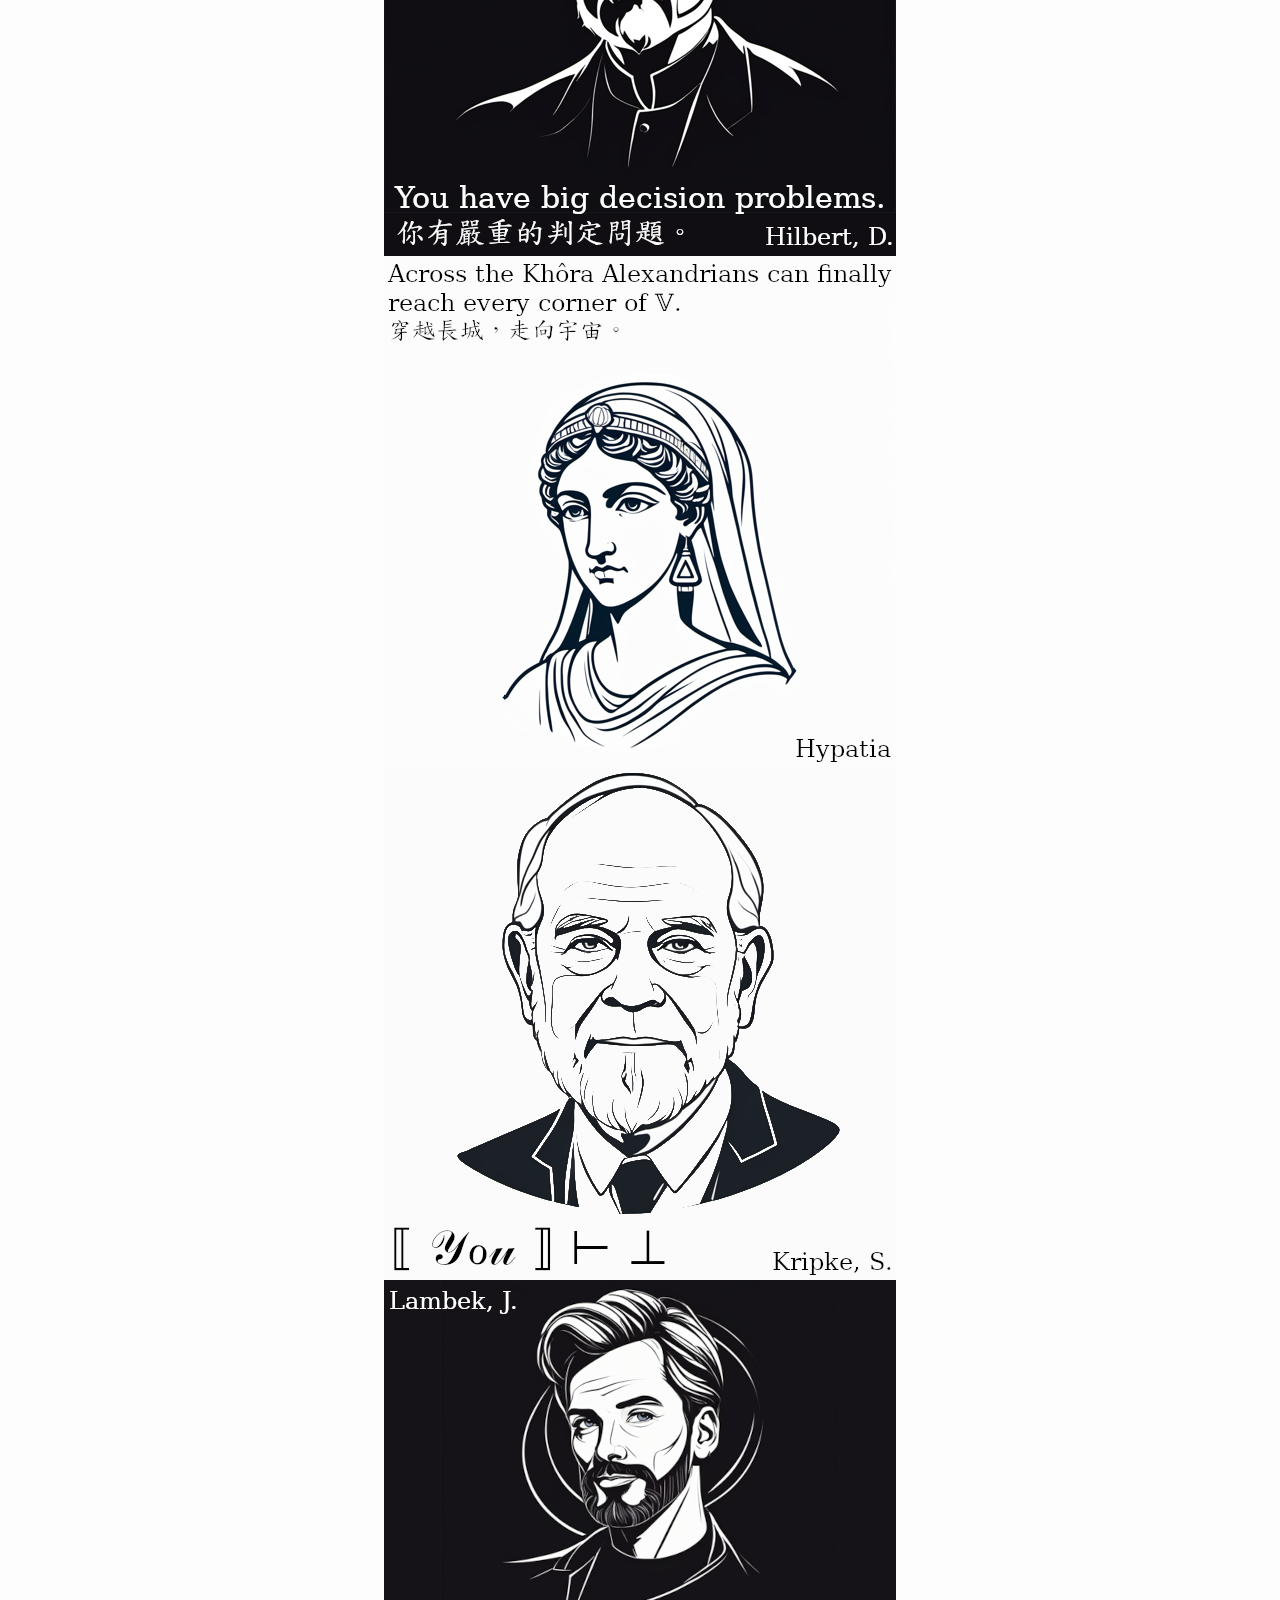
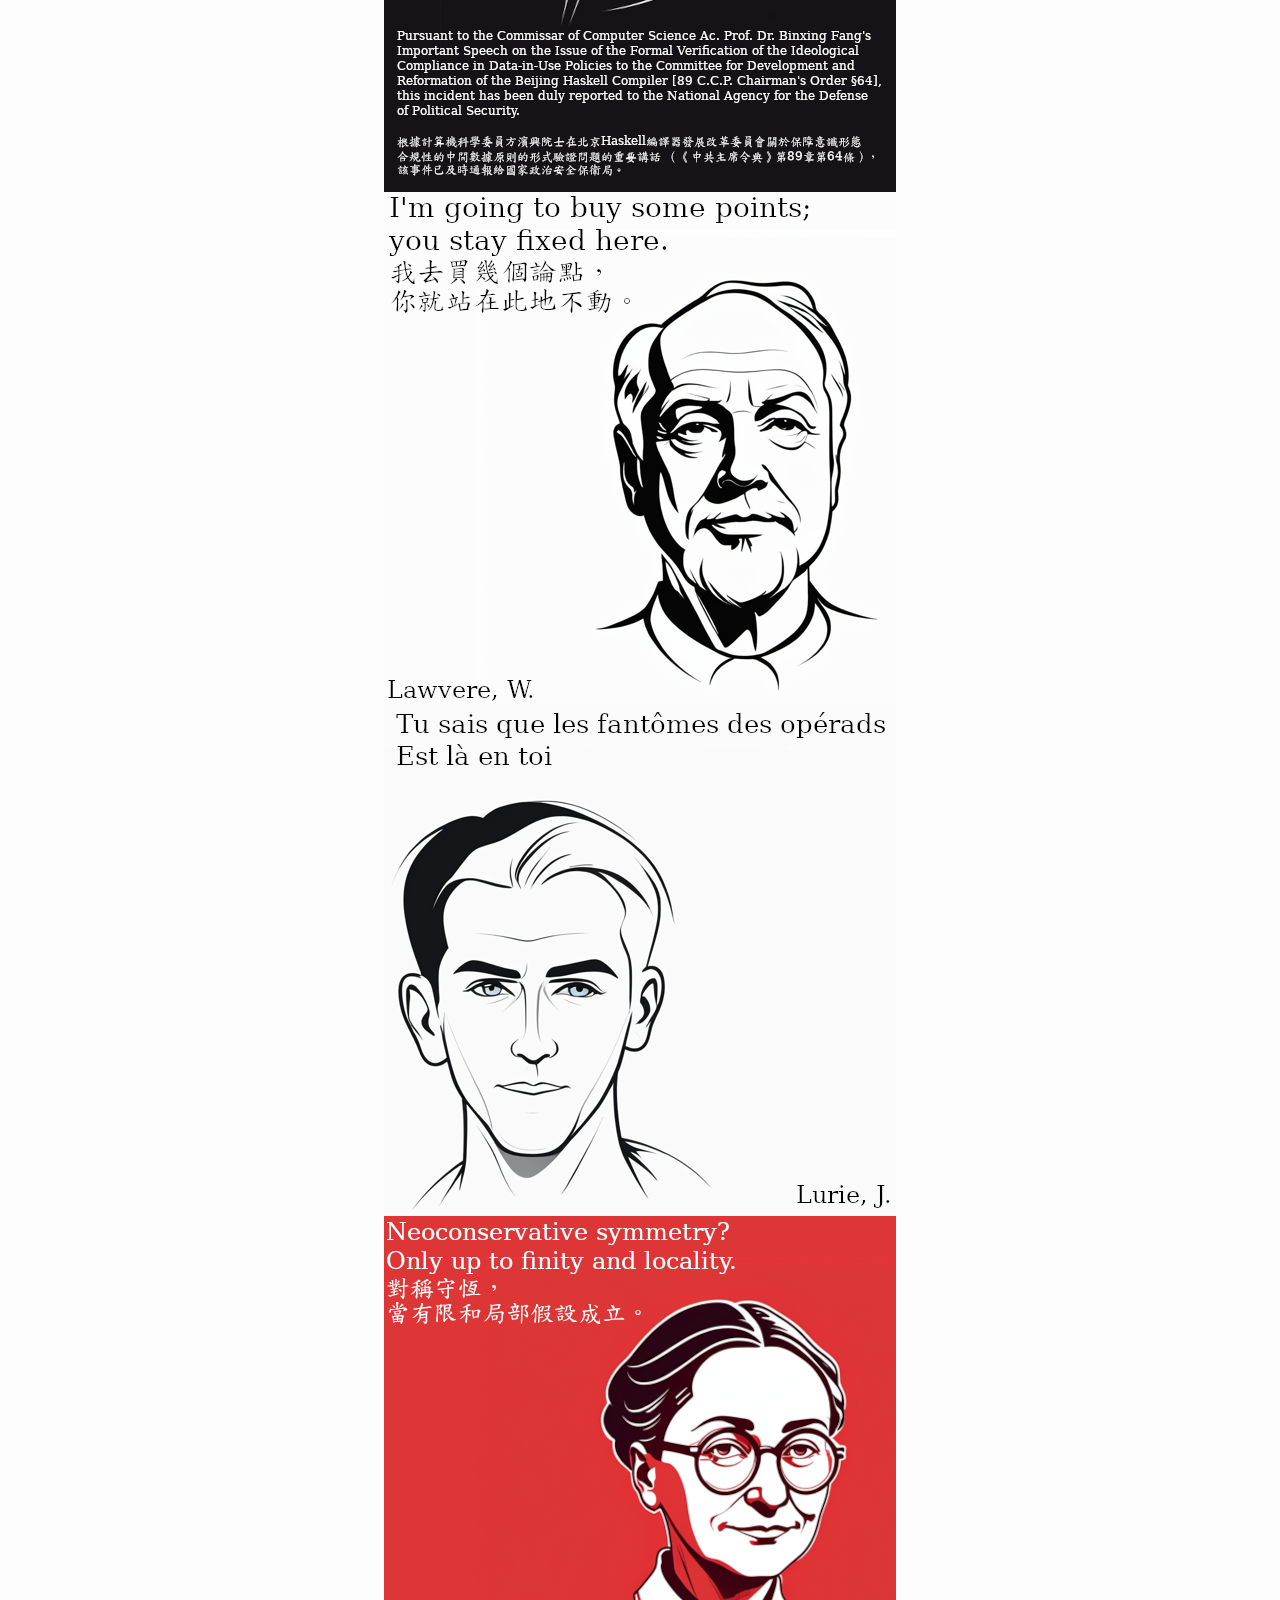
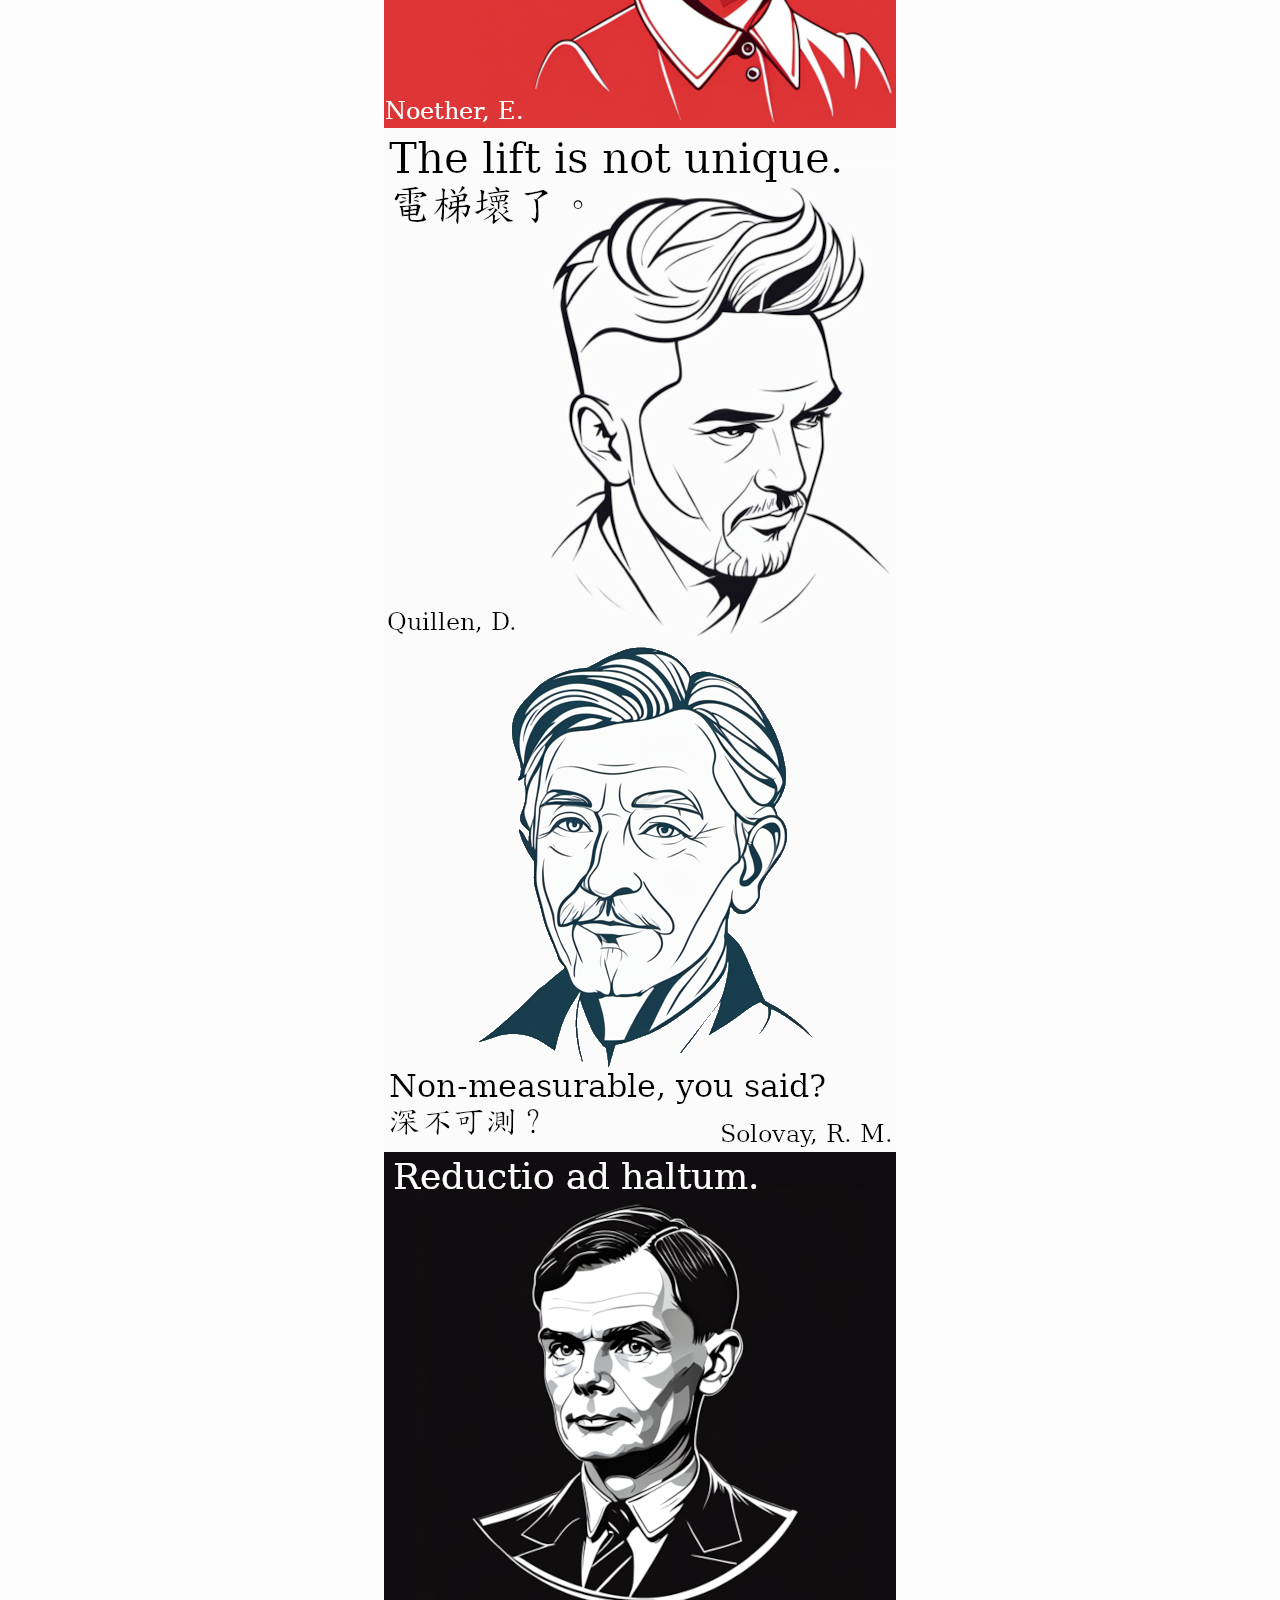
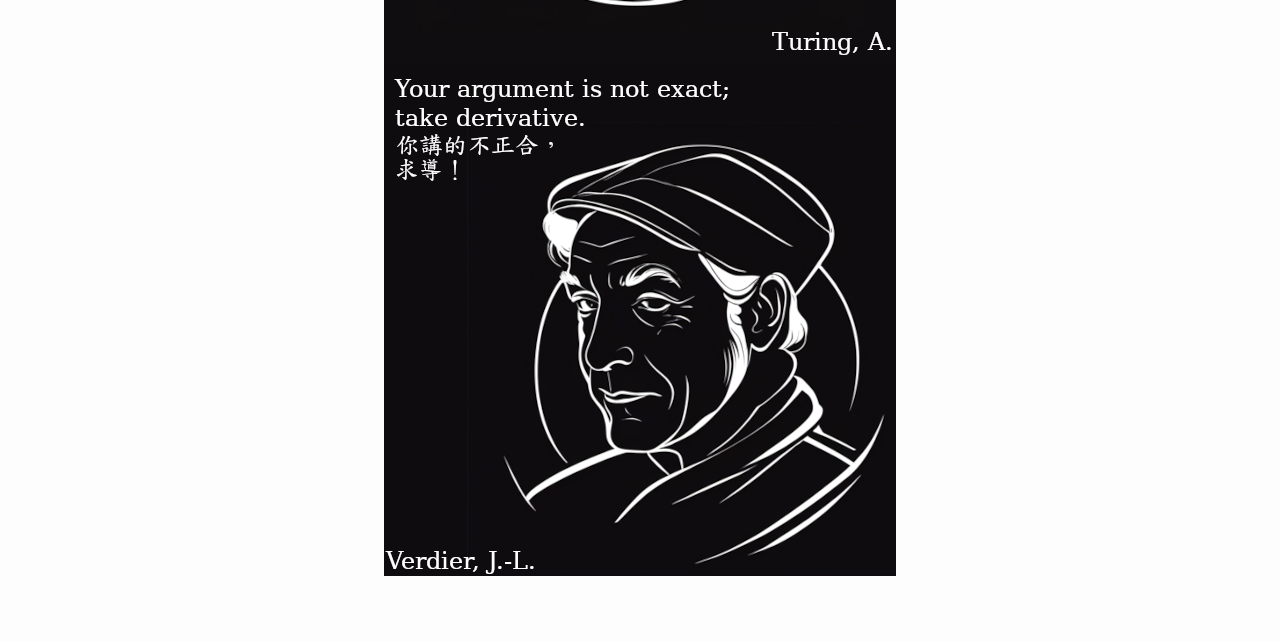
==== commit e7eaa42c: "Update index.html" ====
--- a/index.html
+++ b/index.html
@@ -47,12 +47,16 @@
 src="IdolsOfAnalyticTraditions/Lawvere.png" /> <img
 src="IdolsOfAnalyticTraditions/Lurie.png" /> 
 
-<!--   <img
-src="IdolsOfAnalyticTraditions/Noether.png" /> -->
+  <img
+src="IdolsOfAnalyticTraditions/Noether.png" />
   
   <img
-src="IdolsOfAnalyticTraditions/Quillen.png" /> <img
-src="IdolsOfAnalyticTraditions/Riemann.png" /> <img
+src="IdolsOfAnalyticTraditions/Quillen.png" /> 
+
+<!--   <img
+src="IdolsOfAnalyticTraditions/Riemann.png" />  -->
+  
+  <img
 src="IdolsOfAnalyticTraditions/Solovay.png" /> <img
 src="IdolsOfAnalyticTraditions/Turing.png" /> <img
 src="IdolsOfAnalyticTraditions/Verdier.png" /></p>
